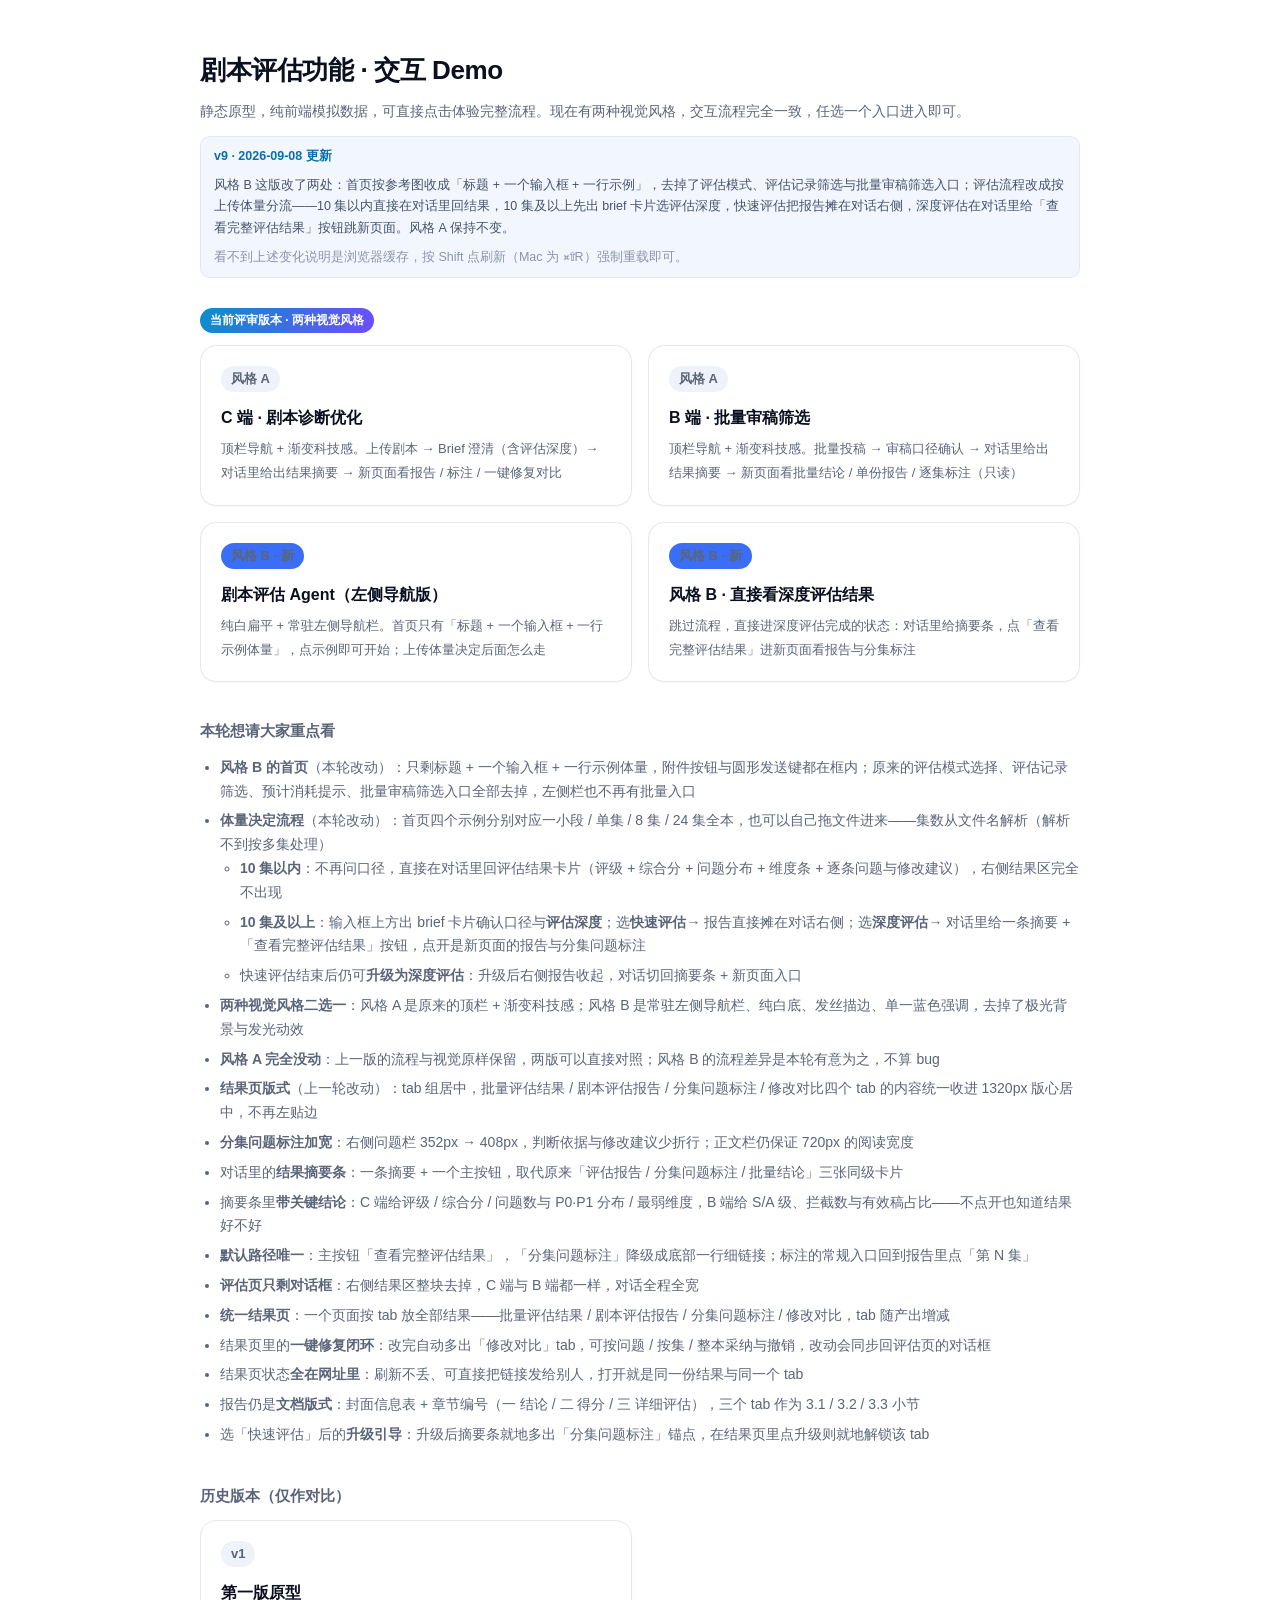
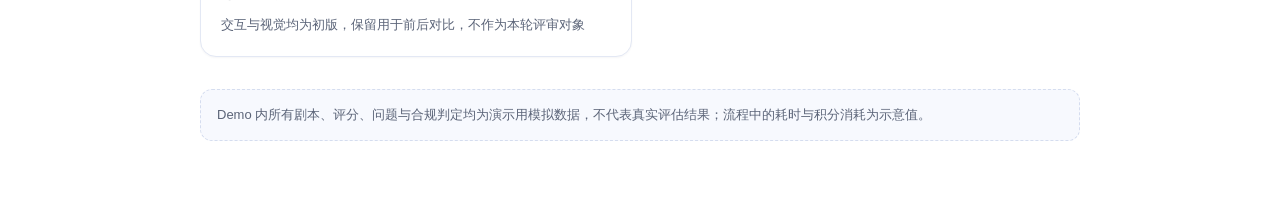
==== index.html @ 13c0816d "风格 B v9：首页收成参考图版式，评估流程按体量分流 - 首页只留标题 + 一个输入框 + 一行示例体量，去掉评估模式 / 评估记录 /   预计消耗与批量审稿筛选入口；新增 home.js 承接首" ====
<!DOCTYPE html>
<html lang="zh-CN" data-theme="light">
<head>
<meta charset="utf-8">
<meta name="viewport" content="width=device-width, initial-scale=1">
<meta name="robots" content="noindex, nofollow">
<title>剧本评估功能 · 交互 Demo（评审用）</title>
<style>
  * { box-sizing: border-box; }
  body { margin: 0; padding: 48px 24px 64px; background: #fff; color: #0b1020;
    font: 14px/1.7 -apple-system, "PingFang SC", "Microsoft YaHei", sans-serif; }
  .wrap { max-width: 880px; margin: 0 auto; }
  h1 { font-size: 26px; margin: 0 0 8px; letter-spacing: -.4px; }
  .sub { color: #5b6478; margin: 0 0 32px; }
  .grid { display: grid; grid-template-columns: 1fr 1fr; gap: 16px; }
  .card { display: block; padding: 20px; border: 1px solid #e3e8f4; border-radius: 16px;
    text-decoration: none; color: inherit; background: #fff;
    box-shadow: 0 1px 2px rgba(16, 28, 60, .04); transition: .18s; }
  .card:hover { border-color: #0a8fc9; box-shadow: 0 8px 24px rgba(10, 143, 201, .12);
    transform: translateY(-2px); }
  .card b { display: block; font-size: 16px; margin-bottom: 6px; }
  .card span { color: #5b6478; font-size: 13px; }
  .tag { display: inline-block; margin-bottom: 12px; padding: 2px 10px; border-radius: 999px;
    font-size: 12px; font-weight: 600; color: #fff;
    background: linear-gradient(115deg, #0a8fc9, #6d4dff); }
  .tag.plain { background: #eef2fb; color: #5b6478; }
  .tag.b { background: #3b6ef6; }
  h2 { font-size: 15px; margin: 36px 0 12px; color: #5b6478; font-weight: 600; }
  ul { margin: 0; padding-left: 20px; color: #5b6478; }
  li { margin-bottom: 6px; }
  .note { margin-top: 32px; padding: 14px 16px; border-radius: 12px;
    background: #f7f9fe; border: 1px dashed #d5ddef; color: #5b6478; font-size: 13px; }
  .ver { display: flex; flex-wrap: wrap; align-items: baseline; gap: 8px;
    margin: -20px 0 30px; padding: 9px 13px; border-radius: 10px;
    background: #f2f7ff; border: 1px solid #dce7fb; color: #47526a; font-size: 12.5px; }
  .ver b { font-size: 12.5px; color: #0a6fa8; }
  .ver i { font-style: normal; color: #8b94a8; }
  @media (max-width: 720px) { .grid { grid-template-columns: 1fr; } }
</style>
</head>
<body>
<div class="wrap">
  <h1>剧本评估功能 · 交互 Demo</h1>
  <p class="sub">静态原型，纯前端模拟数据，可直接点击体验完整流程。现在有两种视觉风格，交互流程完全一致，任选一个入口进入即可。</p>

  <p class="ver"><b>v9 · 2026-09-08 更新</b>
    <span>风格 B 这版改了两处：首页按参考图收成「标题 + 一个输入框 + 一行示例」，去掉了评估模式、评估记录筛选与批量审稿筛选入口；评估流程改成按上传体量分流——10 集以内直接在对话里回结果，10 集及以上先出 brief 卡片选评估深度，快速评估把报告摊在对话右侧，深度评估在对话里给「查看完整评估结果」按钮跳新页面。风格 A 保持不变。</span>
    <i>看不到上述变化说明是浏览器缓存，按 Shift 点刷新（Mac 为 ⌘⇧R）强制重载即可。</i></p>

  <span class="tag">当前评审版本 · 两种视觉风格</span>
  <div class="grid">
    <a class="card" href="neo/index.html">
      <span class="tag plain">风格 A</span>
      <b>C 端 · 剧本诊断优化</b>
      <span>顶栏导航 + 渐变科技感。上传剧本 → Brief 澄清（含评估深度）→ 对话里给出结果摘要 → 新页面看报告 / 标注 / 一键修复对比</span>
    </a>
    <a class="card" href="neo/batch.html">
      <span class="tag plain">风格 A</span>
      <b>B 端 · 批量审稿筛选</b>
      <span>顶栏导航 + 渐变科技感。批量投稿 → 审稿口径确认 → 对话里给出结果摘要 → 新页面看批量结论 / 单份报告 / 逐集标注（只读）</span>
    </a>
    <a class="card" href="flat/index.html">
      <span class="tag b">风格 B · 新</span>
      <b>剧本评估 Agent（左侧导航版）</b>
      <span>纯白扁平 + 常驻左侧导航栏。首页只有「标题 + 一个输入框 + 一行示例体量」，点示例即可开始；上传体量决定后面怎么走</span>
    </a>
    <a class="card" href="flat/diagnose.html?stage=result">
      <span class="tag b">风格 B · 新</span>
      <b>风格 B · 直接看深度评估结果</b>
      <span>跳过流程，直接进深度评估完成的状态：对话里给摘要条，点「查看完整评估结果」进新页面看报告与分集标注</span>
    </a>
  </div>

  <h2>本轮想请大家重点看</h2>
  <ul>
    <li><b>风格 B 的首页</b>（本轮改动）：只剩标题 + 一个输入框 + 一行示例体量，附件按钮与圆形发送键都在框内；原来的评估模式选择、评估记录筛选、预计消耗提示、批量审稿筛选入口全部去掉，左侧栏也不再有批量入口</li>
    <li><b>体量决定流程</b>（本轮改动）：首页四个示例分别对应一小段 / 单集 / 8 集 / 24 集全本，也可以自己拖文件进来——集数从文件名解析（解析不到按多集处理）
      <ul>
        <li><b>10 集以内</b>：不再问口径，直接在对话里回评估结果卡片（评级 + 综合分 + 问题分布 + 维度条 + 逐条问题与修改建议），右侧结果区完全不出现</li>
        <li><b>10 集及以上</b>：输入框上方出 brief 卡片确认口径与<b>评估深度</b>；选<b>快速评估</b>→ 报告直接摊在对话右侧；选<b>深度评估</b>→ 对话里给一条摘要 + 「查看完整评估结果」按钮，点开是新页面的报告与分集问题标注</li>
        <li>快速评估结束后仍可<b>升级为深度评估</b>：升级后右侧报告收起，对话切回摘要条 + 新页面入口</li>
      </ul>
    </li>
    <li><b>两种视觉风格二选一</b>：风格 A 是原来的顶栏 + 渐变科技感；风格 B 是常驻左侧导航栏、纯白底、发丝描边、单一蓝色强调，去掉了极光背景与发光动效</li>
    <li><b>风格 A 完全没动</b>：上一版的流程与视觉原样保留，两版可以直接对照；风格 B 的流程差异是本轮有意为之，不算 bug</li>
    <li><b>结果页版式</b>（上一轮改动）：tab 组居中，批量评估结果 / 剧本评估报告 / 分集问题标注 / 修改对比四个 tab 的内容统一收进 1320px 版心居中，不再左贴边</li>
    <li><b>分集问题标注加宽</b>：右侧问题栏 352px → 408px，判断依据与修改建议少折行；正文栏仍保证 720px 的阅读宽度</li>
    <li>对话里的<b>结果摘要条</b>：一条摘要 + 一个主按钮，取代原来「评估报告 / 分集问题标注 / 批量结论」三张同级卡片</li>
    <li>摘要条里<b>带关键结论</b>：C 端给评级 / 综合分 / 问题数与 P0·P1 分布 / 最弱维度，B 端给 S/A 级、拦截数与有效稿占比——不点开也知道结果好不好</li>
    <li><b>默认路径唯一</b>：主按钮「查看完整评估结果」，「分集问题标注」降级成底部一行细链接；标注的常规入口回到报告里点「第 N 集」</li>
    <li><b>评估页只剩对话框</b>：右侧结果区整块去掉，C 端与 B 端都一样，对话全程全宽</li>
    <li><b>统一结果页</b>：一个页面按 tab 放全部结果——批量评估结果 / 剧本评估报告 / 分集问题标注 / 修改对比，tab 随产出增减</li>
    <li>结果页里的<b>一键修复闭环</b>：改完自动多出「修改对比」tab，可按问题 / 按集 / 整本采纳与撤销，改动会同步回评估页的对话框</li>
    <li>结果页状态<b>全在网址里</b>：刷新不丢、可直接把链接发给别人，打开就是同一份结果与同一个 tab</li>
    <li>报告仍是<b>文档版式</b>：封面信息表 + 章节编号（一 结论 / 二 得分 / 三 详细评估），三个 tab 作为 3.1 / 3.2 / 3.3 小节</li>
    <li>选「快速评估」后的<b>升级引导</b>：升级后摘要条就地多出「分集问题标注」锚点，在结果页里点升级则就地解锁该 tab</li>
  </ul>

  <h2>历史版本（仅作对比）</h2>
  <div class="grid">
    <a class="card" href="v1.html">
      <span class="tag plain">v1</span>
      <b>第一版原型</b>
      <span>交互与视觉均为初版，保留用于前后对比，不作为本轮评审对象</span>
    </a>
  </div>

  <div class="note">
    Demo 内所有剧本、评分、问题与合规判定均为演示用模拟数据，不代表真实评估结果；流程中的耗时与积分消耗为示意值。
  </div>
</div>
</body>
</html>
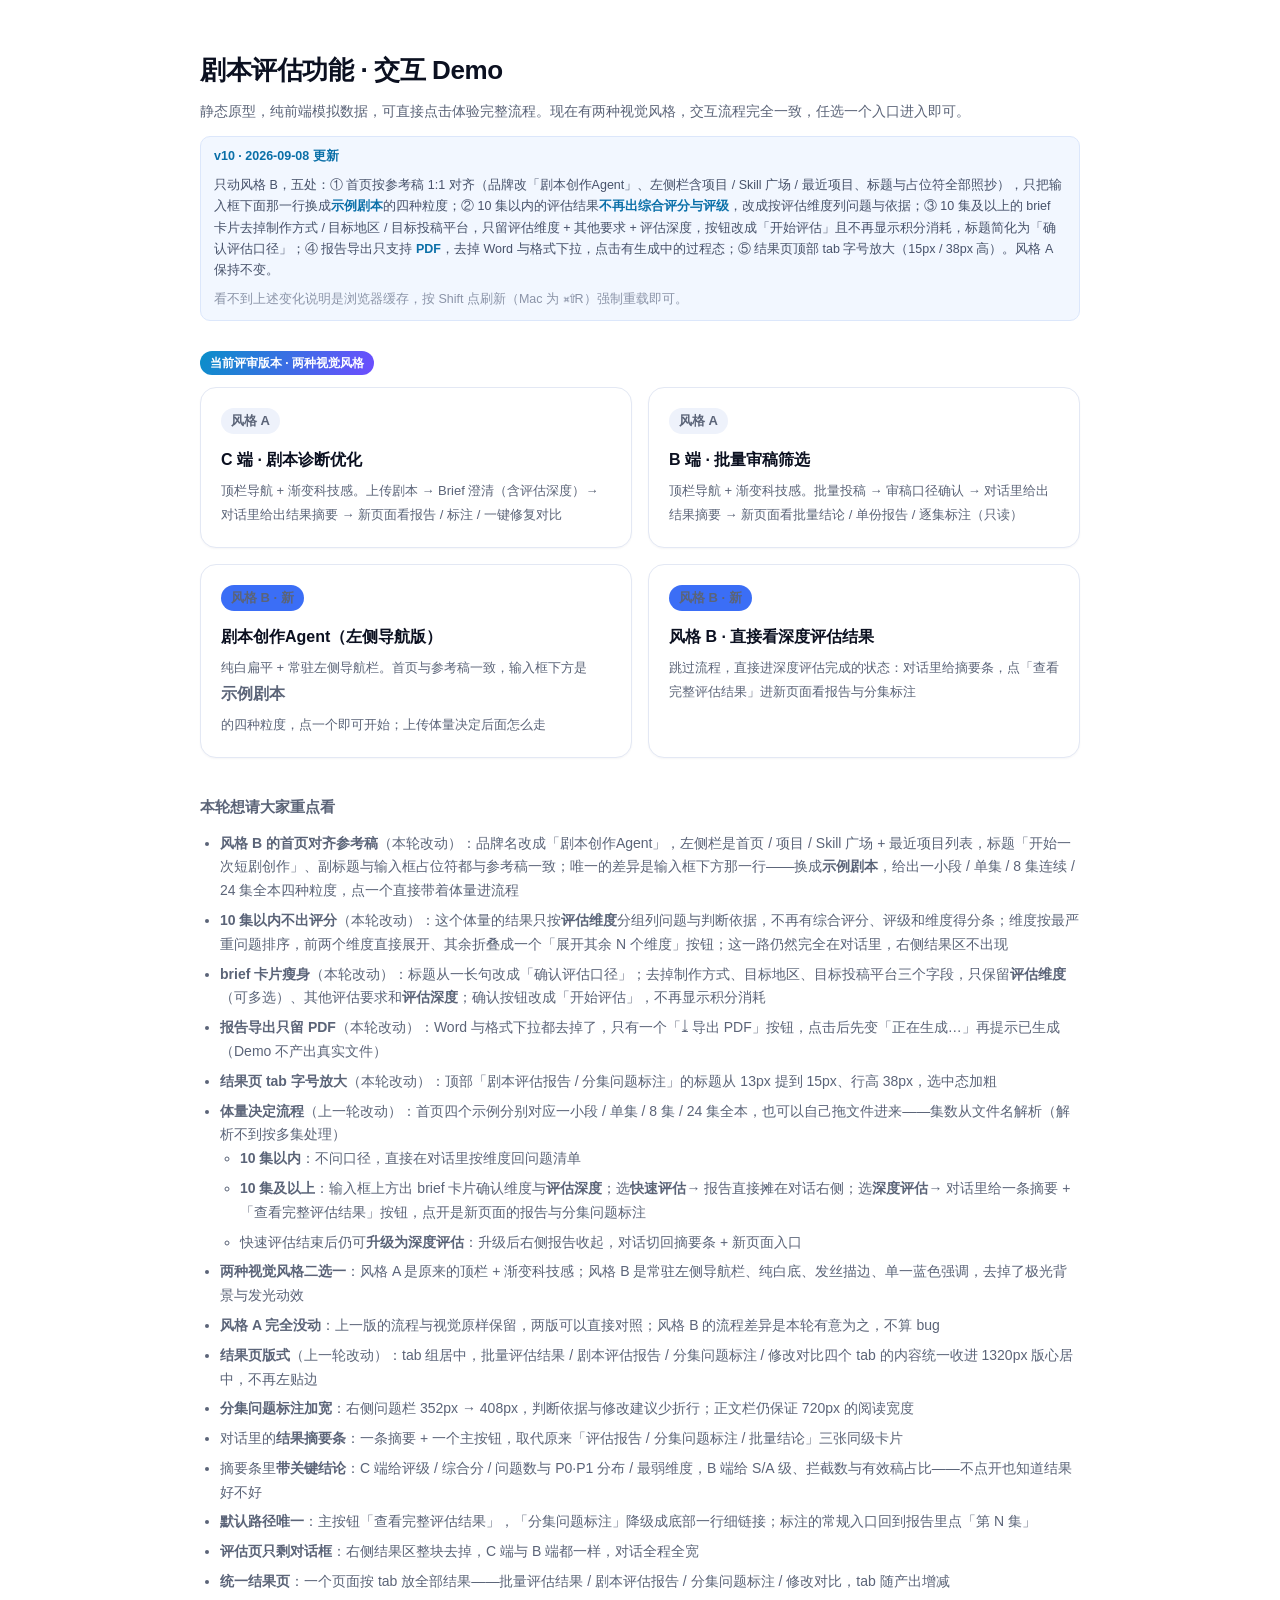
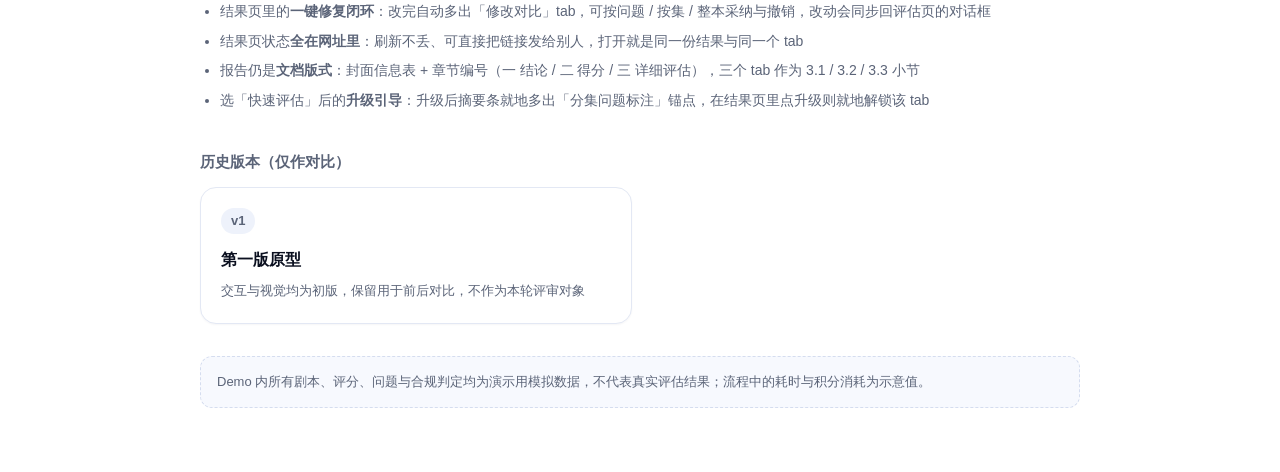
==== commit a82bc618: "风格 B v10：首页对齐参考稿、小体量不出评分、brief 瘦身、导出只留 PDF、结果页 tab 放大 - flat/index.html 按参考稿 1:1 复刻（剧本创作Agent 品牌 / 项" ====
--- a/index.html
+++ b/index.html
@@ -43,8 +43,8 @@
   <h1>剧本评估功能 · 交互 Demo</h1>
   <p class="sub">静态原型，纯前端模拟数据，可直接点击体验完整流程。现在有两种视觉风格，交互流程完全一致，任选一个入口进入即可。</p>
 
-  <p class="ver"><b>v9 · 2026-09-08 更新</b>
-    <span>风格 B 这版改了两处：首页按参考图收成「标题 + 一个输入框 + 一行示例」，去掉了评估模式、评估记录筛选与批量审稿筛选入口；评估流程改成按上传体量分流——10 集以内直接在对话里回结果，10 集及以上先出 brief 卡片选评估深度，快速评估把报告摊在对话右侧，深度评估在对话里给「查看完整评估结果」按钮跳新页面。风格 A 保持不变。</span>
+  <p class="ver"><b>v10 · 2026-09-08 更新</b>
+    <span>只动风格 B，五处：① 首页按参考稿 1:1 对齐（品牌改「剧本创作Agent」、左侧栏含项目 / Skill 广场 / 最近项目、标题与占位符全部照抄），只把输入框下面那一行换成<b>示例剧本</b>的四种粒度；② 10 集以内的评估结果<b>不再出综合评分与评级</b>，改成按评估维度列问题与依据；③ 10 集及以上的 brief 卡片去掉制作方式 / 目标地区 / 目标投稿平台，只留评估维度 + 其他要求 + 评估深度，按钮改成「开始评估」且不再显示积分消耗，标题简化为「确认评估口径」；④ 报告导出只支持 <b>PDF</b>，去掉 Word 与格式下拉，点击有生成中的过程态；⑤ 结果页顶部 tab 字号放大（15px / 38px 高）。风格 A 保持不变。</span>
     <i>看不到上述变化说明是浏览器缓存，按 Shift 点刷新（Mac 为 ⌘⇧R）强制重载即可。</i></p>
 
   <span class="tag">当前评审版本 · 两种视觉风格</span>
@@ -61,8 +61,8 @@
     </a>
     <a class="card" href="flat/index.html">
       <span class="tag b">风格 B · 新</span>
-      <b>剧本评估 Agent（左侧导航版）</b>
-      <span>纯白扁平 + 常驻左侧导航栏。首页只有「标题 + 一个输入框 + 一行示例体量」，点示例即可开始；上传体量决定后面怎么走</span>
+      <b>剧本创作Agent（左侧导航版）</b>
+      <span>纯白扁平 + 常驻左侧导航栏。首页与参考稿一致，输入框下方是<b>示例剧本</b>的四种粒度，点一个即可开始；上传体量决定后面怎么走</span>
     </a>
     <a class="card" href="flat/diagnose.html?stage=result">
       <span class="tag b">风格 B · 新</span>
@@ -73,11 +73,15 @@
 
   <h2>本轮想请大家重点看</h2>
   <ul>
-    <li><b>风格 B 的首页</b>（本轮改动）：只剩标题 + 一个输入框 + 一行示例体量，附件按钮与圆形发送键都在框内；原来的评估模式选择、评估记录筛选、预计消耗提示、批量审稿筛选入口全部去掉，左侧栏也不再有批量入口</li>
-    <li><b>体量决定流程</b>（本轮改动）：首页四个示例分别对应一小段 / 单集 / 8 集 / 24 集全本，也可以自己拖文件进来——集数从文件名解析（解析不到按多集处理）
+    <li><b>风格 B 的首页对齐参考稿</b>（本轮改动）：品牌名改成「剧本创作Agent」，左侧栏是首页 / 项目 / Skill 广场 + 最近项目列表，标题「开始一次短剧创作」、副标题与输入框占位符都与参考稿一致；唯一的差异是输入框下方那一行——换成<b>示例剧本</b>，给出一小段 / 单集 / 8 集连续 / 24 集全本四种粒度，点一个直接带着体量进流程</li>
+    <li><b>10 集以内不出评分</b>（本轮改动）：这个体量的结果只按<b>评估维度</b>分组列问题与判断依据，不再有综合评分、评级和维度得分条；维度按最严重问题排序，前两个维度直接展开、其余折叠成一个「展开其余 N 个维度」按钮；这一路仍然完全在对话里，右侧结果区不出现</li>
+    <li><b>brief 卡片瘦身</b>（本轮改动）：标题从一长句改成「确认评估口径」；去掉制作方式、目标地区、目标投稿平台三个字段，只保留<b>评估维度</b>（可多选）、其他评估要求和<b>评估深度</b>；确认按钮改成「开始评估」，不再显示积分消耗</li>
+    <li><b>报告导出只留 PDF</b>（本轮改动）：Word 与格式下拉都去掉了，只有一个「⤓ 导出 PDF」按钮，点击后先变「正在生成…」再提示已生成（Demo 不产出真实文件）</li>
+    <li><b>结果页 tab 字号放大</b>（本轮改动）：顶部「剧本评估报告 / 分集问题标注」的标题从 13px 提到 15px、行高 38px，选中态加粗</li>
+    <li><b>体量决定流程</b>（上一轮改动）：首页四个示例分别对应一小段 / 单集 / 8 集 / 24 集全本，也可以自己拖文件进来——集数从文件名解析（解析不到按多集处理）
       <ul>
-        <li><b>10 集以内</b>：不再问口径，直接在对话里回评估结果卡片（评级 + 综合分 + 问题分布 + 维度条 + 逐条问题与修改建议），右侧结果区完全不出现</li>
-        <li><b>10 集及以上</b>：输入框上方出 brief 卡片确认口径与<b>评估深度</b>；选<b>快速评估</b>→ 报告直接摊在对话右侧；选<b>深度评估</b>→ 对话里给一条摘要 + 「查看完整评估结果」按钮，点开是新页面的报告与分集问题标注</li>
+        <li><b>10 集以内</b>：不问口径，直接在对话里按维度回问题清单</li>
+        <li><b>10 集及以上</b>：输入框上方出 brief 卡片确认维度与<b>评估深度</b>；选<b>快速评估</b>→ 报告直接摊在对话右侧；选<b>深度评估</b>→ 对话里给一条摘要 + 「查看完整评估结果」按钮，点开是新页面的报告与分集问题标注</li>
         <li>快速评估结束后仍可<b>升级为深度评估</b>：升级后右侧报告收起，对话切回摘要条 + 新页面入口</li>
       </ul>
     </li>
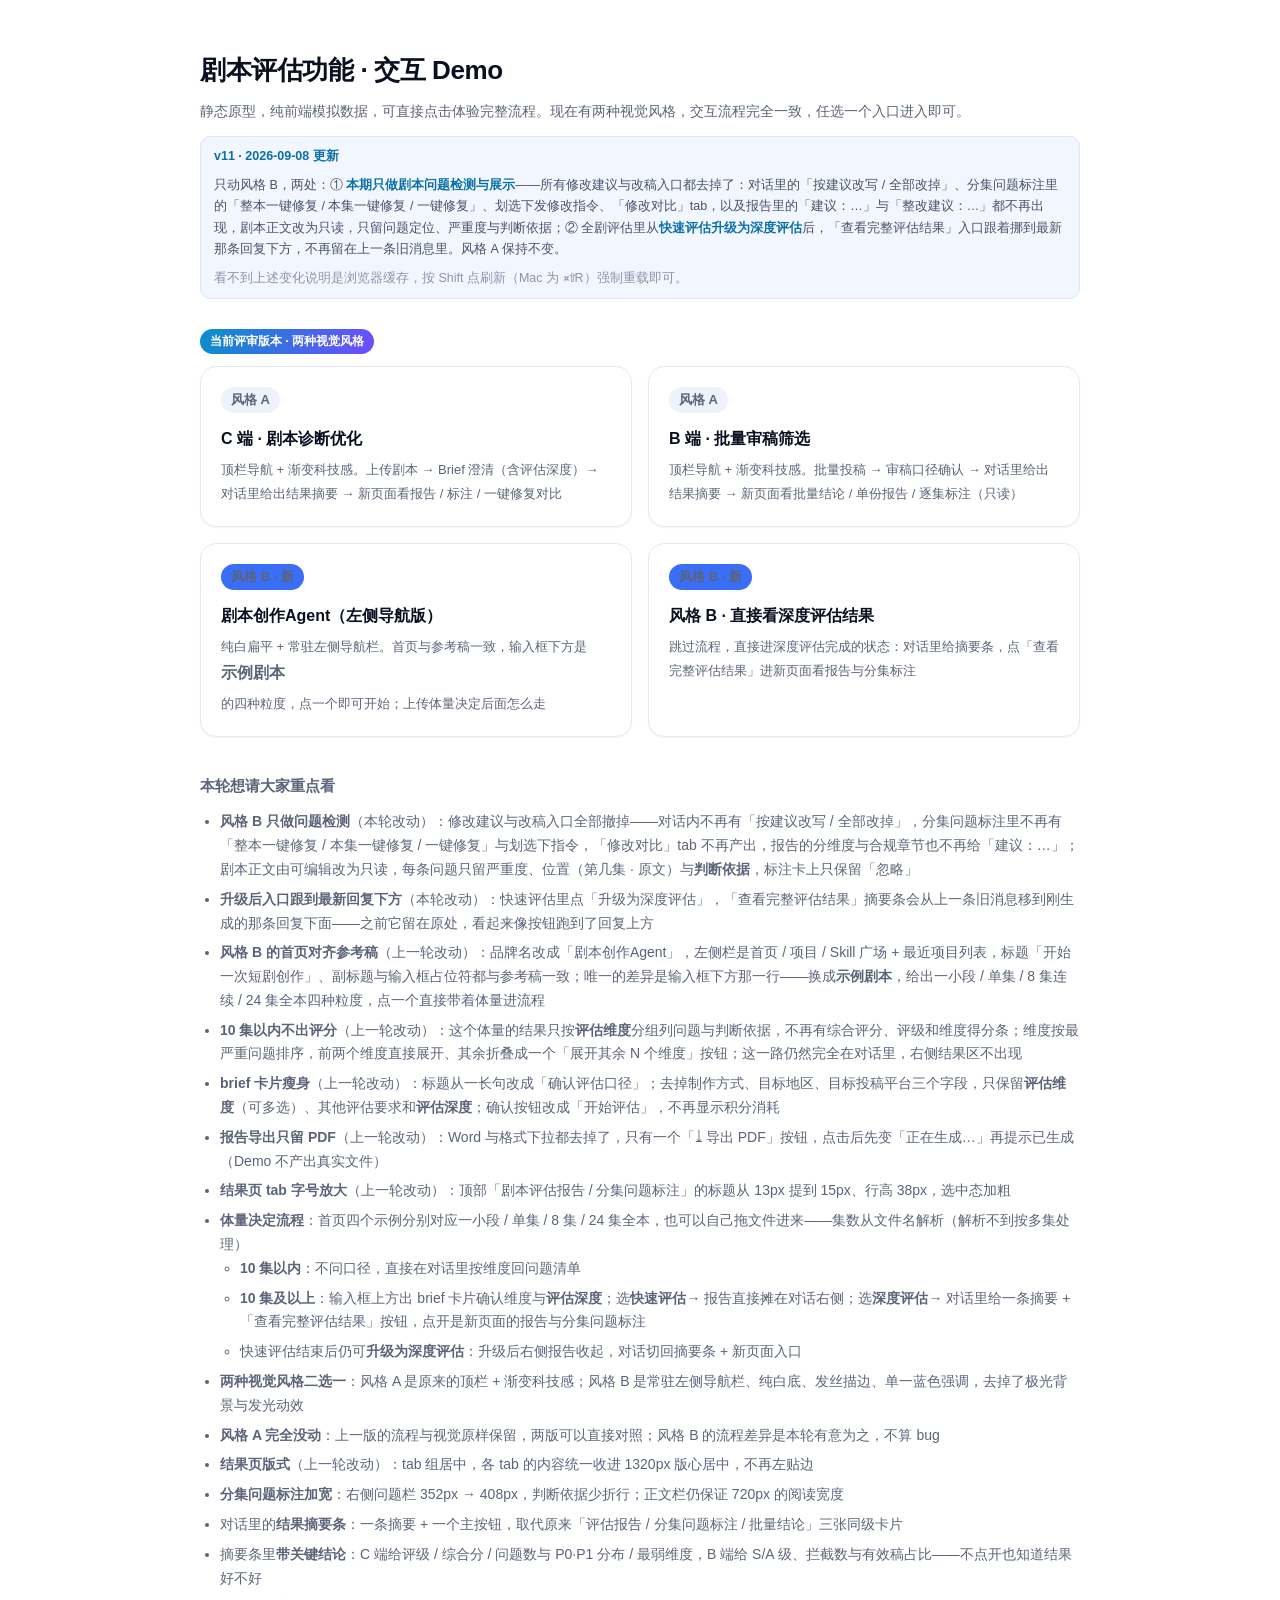
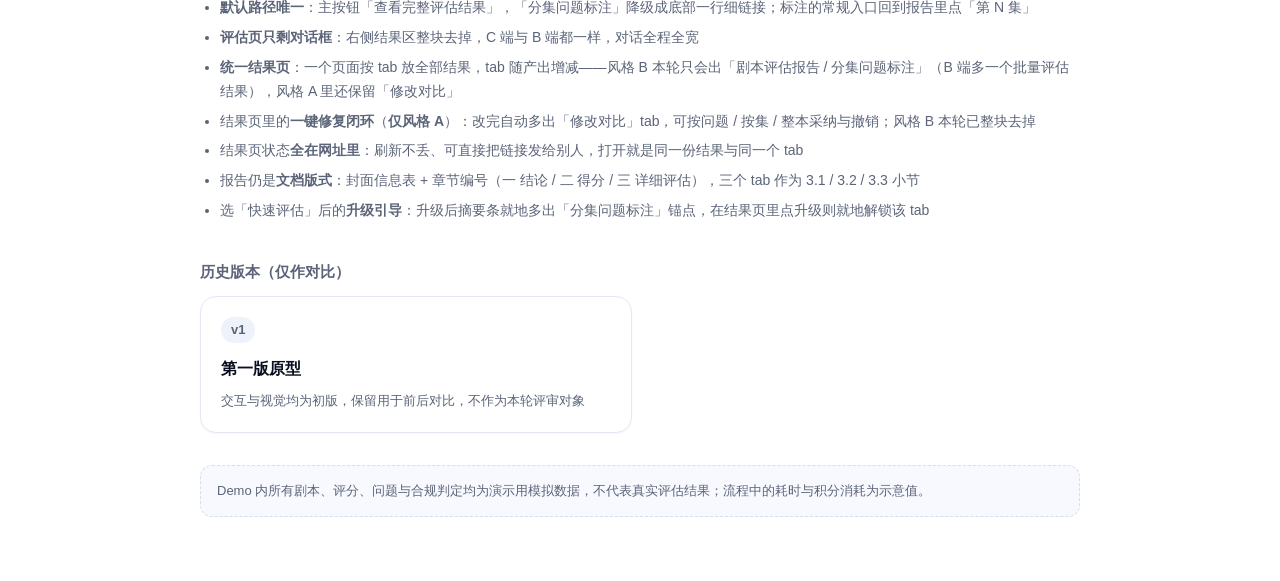
==== commit 0f877bed: "风格 B v11：本期只做问题检测（撤掉所有修改建议与改稿入口）、升级为深度评估后入口跟到最新回复下方 Co-Authored-By: Claude <noreply@anthropic.com>" ====
--- a/index.html
+++ b/index.html
@@ -43,8 +43,8 @@
   <h1>剧本评估功能 · 交互 Demo</h1>
   <p class="sub">静态原型，纯前端模拟数据，可直接点击体验完整流程。现在有两种视觉风格，交互流程完全一致，任选一个入口进入即可。</p>
 
-  <p class="ver"><b>v10 · 2026-09-08 更新</b>
-    <span>只动风格 B，五处：① 首页按参考稿 1:1 对齐（品牌改「剧本创作Agent」、左侧栏含项目 / Skill 广场 / 最近项目、标题与占位符全部照抄），只把输入框下面那一行换成<b>示例剧本</b>的四种粒度；② 10 集以内的评估结果<b>不再出综合评分与评级</b>，改成按评估维度列问题与依据；③ 10 集及以上的 brief 卡片去掉制作方式 / 目标地区 / 目标投稿平台，只留评估维度 + 其他要求 + 评估深度，按钮改成「开始评估」且不再显示积分消耗，标题简化为「确认评估口径」；④ 报告导出只支持 <b>PDF</b>，去掉 Word 与格式下拉，点击有生成中的过程态；⑤ 结果页顶部 tab 字号放大（15px / 38px 高）。风格 A 保持不变。</span>
+  <p class="ver"><b>v11 · 2026-09-08 更新</b>
+    <span>只动风格 B，两处：① <b>本期只做剧本问题检测与展示</b>——所有修改建议与改稿入口都去掉了：对话里的「按建议改写 / 全部改掉」、分集问题标注里的「整本一键修复 / 本集一键修复 / 一键修复」、划选下发修改指令、「修改对比」tab，以及报告里的「建议：…」与「整改建议：…」都不再出现，剧本正文改为只读，只留问题定位、严重度与判断依据；② 全剧评估里从<b>快速评估升级为深度评估</b>后，「查看完整评估结果」入口跟着挪到最新那条回复下方，不再留在上一条旧消息里。风格 A 保持不变。</span>
     <i>看不到上述变化说明是浏览器缓存，按 Shift 点刷新（Mac 为 ⌘⇧R）强制重载即可。</i></p>
 
   <span class="tag">当前评审版本 · 两种视觉风格</span>
@@ -73,12 +73,14 @@
 
   <h2>本轮想请大家重点看</h2>
   <ul>
-    <li><b>风格 B 的首页对齐参考稿</b>（本轮改动）：品牌名改成「剧本创作Agent」，左侧栏是首页 / 项目 / Skill 广场 + 最近项目列表，标题「开始一次短剧创作」、副标题与输入框占位符都与参考稿一致；唯一的差异是输入框下方那一行——换成<b>示例剧本</b>，给出一小段 / 单集 / 8 集连续 / 24 集全本四种粒度，点一个直接带着体量进流程</li>
-    <li><b>10 集以内不出评分</b>（本轮改动）：这个体量的结果只按<b>评估维度</b>分组列问题与判断依据，不再有综合评分、评级和维度得分条；维度按最严重问题排序，前两个维度直接展开、其余折叠成一个「展开其余 N 个维度」按钮；这一路仍然完全在对话里，右侧结果区不出现</li>
-    <li><b>brief 卡片瘦身</b>（本轮改动）：标题从一长句改成「确认评估口径」；去掉制作方式、目标地区、目标投稿平台三个字段，只保留<b>评估维度</b>（可多选）、其他评估要求和<b>评估深度</b>；确认按钮改成「开始评估」，不再显示积分消耗</li>
-    <li><b>报告导出只留 PDF</b>（本轮改动）：Word 与格式下拉都去掉了，只有一个「⤓ 导出 PDF」按钮，点击后先变「正在生成…」再提示已生成（Demo 不产出真实文件）</li>
-    <li><b>结果页 tab 字号放大</b>（本轮改动）：顶部「剧本评估报告 / 分集问题标注」的标题从 13px 提到 15px、行高 38px，选中态加粗</li>
-    <li><b>体量决定流程</b>（上一轮改动）：首页四个示例分别对应一小段 / 单集 / 8 集 / 24 集全本，也可以自己拖文件进来——集数从文件名解析（解析不到按多集处理）
+    <li><b>风格 B 只做问题检测</b>（本轮改动）：修改建议与改稿入口全部撤掉——对话内不再有「按建议改写 / 全部改掉」，分集问题标注里不再有「整本一键修复 / 本集一键修复 / 一键修复」与划选下指令，「修改对比」tab 不再产出，报告的分维度与合规章节也不再给「建议：…」；剧本正文由可编辑改为只读，每条问题只留严重度、位置（第几集 · 原文）与<b>判断依据</b>，标注卡上只保留「忽略」</li>
+    <li><b>升级后入口跟到最新回复下方</b>（本轮改动）：快速评估里点「升级为深度评估」，「查看完整评估结果」摘要条会从上一条旧消息移到刚生成的那条回复下面——之前它留在原处，看起来像按钮跑到了回复上方</li>
+    <li><b>风格 B 的首页对齐参考稿</b>（上一轮改动）：品牌名改成「剧本创作Agent」，左侧栏是首页 / 项目 / Skill 广场 + 最近项目列表，标题「开始一次短剧创作」、副标题与输入框占位符都与参考稿一致；唯一的差异是输入框下方那一行——换成<b>示例剧本</b>，给出一小段 / 单集 / 8 集连续 / 24 集全本四种粒度，点一个直接带着体量进流程</li>
+    <li><b>10 集以内不出评分</b>（上一轮改动）：这个体量的结果只按<b>评估维度</b>分组列问题与判断依据，不再有综合评分、评级和维度得分条；维度按最严重问题排序，前两个维度直接展开、其余折叠成一个「展开其余 N 个维度」按钮；这一路仍然完全在对话里，右侧结果区不出现</li>
+    <li><b>brief 卡片瘦身</b>（上一轮改动）：标题从一长句改成「确认评估口径」；去掉制作方式、目标地区、目标投稿平台三个字段，只保留<b>评估维度</b>（可多选）、其他评估要求和<b>评估深度</b>；确认按钮改成「开始评估」，不再显示积分消耗</li>
+    <li><b>报告导出只留 PDF</b>（上一轮改动）：Word 与格式下拉都去掉了，只有一个「⤓ 导出 PDF」按钮，点击后先变「正在生成…」再提示已生成（Demo 不产出真实文件）</li>
+    <li><b>结果页 tab 字号放大</b>（上一轮改动）：顶部「剧本评估报告 / 分集问题标注」的标题从 13px 提到 15px、行高 38px，选中态加粗</li>
+    <li><b>体量决定流程</b>：首页四个示例分别对应一小段 / 单集 / 8 集 / 24 集全本，也可以自己拖文件进来——集数从文件名解析（解析不到按多集处理）
       <ul>
         <li><b>10 集以内</b>：不问口径，直接在对话里按维度回问题清单</li>
         <li><b>10 集及以上</b>：输入框上方出 brief 卡片确认维度与<b>评估深度</b>；选<b>快速评估</b>→ 报告直接摊在对话右侧；选<b>深度评估</b>→ 对话里给一条摘要 + 「查看完整评估结果」按钮，点开是新页面的报告与分集问题标注</li>
@@ -87,14 +89,14 @@
     </li>
     <li><b>两种视觉风格二选一</b>：风格 A 是原来的顶栏 + 渐变科技感；风格 B 是常驻左侧导航栏、纯白底、发丝描边、单一蓝色强调，去掉了极光背景与发光动效</li>
     <li><b>风格 A 完全没动</b>：上一版的流程与视觉原样保留，两版可以直接对照；风格 B 的流程差异是本轮有意为之，不算 bug</li>
-    <li><b>结果页版式</b>（上一轮改动）：tab 组居中，批量评估结果 / 剧本评估报告 / 分集问题标注 / 修改对比四个 tab 的内容统一收进 1320px 版心居中，不再左贴边</li>
-    <li><b>分集问题标注加宽</b>：右侧问题栏 352px → 408px，判断依据与修改建议少折行；正文栏仍保证 720px 的阅读宽度</li>
+    <li><b>结果页版式</b>（上一轮改动）：tab 组居中，各 tab 的内容统一收进 1320px 版心居中，不再左贴边</li>
+    <li><b>分集问题标注加宽</b>：右侧问题栏 352px → 408px，判断依据少折行；正文栏仍保证 720px 的阅读宽度</li>
     <li>对话里的<b>结果摘要条</b>：一条摘要 + 一个主按钮，取代原来「评估报告 / 分集问题标注 / 批量结论」三张同级卡片</li>
     <li>摘要条里<b>带关键结论</b>：C 端给评级 / 综合分 / 问题数与 P0·P1 分布 / 最弱维度，B 端给 S/A 级、拦截数与有效稿占比——不点开也知道结果好不好</li>
     <li><b>默认路径唯一</b>：主按钮「查看完整评估结果」，「分集问题标注」降级成底部一行细链接；标注的常规入口回到报告里点「第 N 集」</li>
     <li><b>评估页只剩对话框</b>：右侧结果区整块去掉，C 端与 B 端都一样，对话全程全宽</li>
-    <li><b>统一结果页</b>：一个页面按 tab 放全部结果——批量评估结果 / 剧本评估报告 / 分集问题标注 / 修改对比，tab 随产出增减</li>
-    <li>结果页里的<b>一键修复闭环</b>：改完自动多出「修改对比」tab，可按问题 / 按集 / 整本采纳与撤销，改动会同步回评估页的对话框</li>
+    <li><b>统一结果页</b>：一个页面按 tab 放全部结果，tab 随产出增减——风格 B 本轮只会出「剧本评估报告 / 分集问题标注」（B 端多一个批量评估结果），风格 A 里还保留「修改对比」</li>
+    <li>结果页里的<b>一键修复闭环</b>（<b>仅风格 A</b>）：改完自动多出「修改对比」tab，可按问题 / 按集 / 整本采纳与撤销；风格 B 本轮已整块去掉</li>
     <li>结果页状态<b>全在网址里</b>：刷新不丢、可直接把链接发给别人，打开就是同一份结果与同一个 tab</li>
     <li>报告仍是<b>文档版式</b>：封面信息表 + 章节编号（一 结论 / 二 得分 / 三 详细评估），三个 tab 作为 3.1 / 3.2 / 3.3 小节</li>
     <li>选「快速评估」后的<b>升级引导</b>：升级后摘要条就地多出「分集问题标注」锚点，在结果页里点升级则就地解锁该 tab</li>
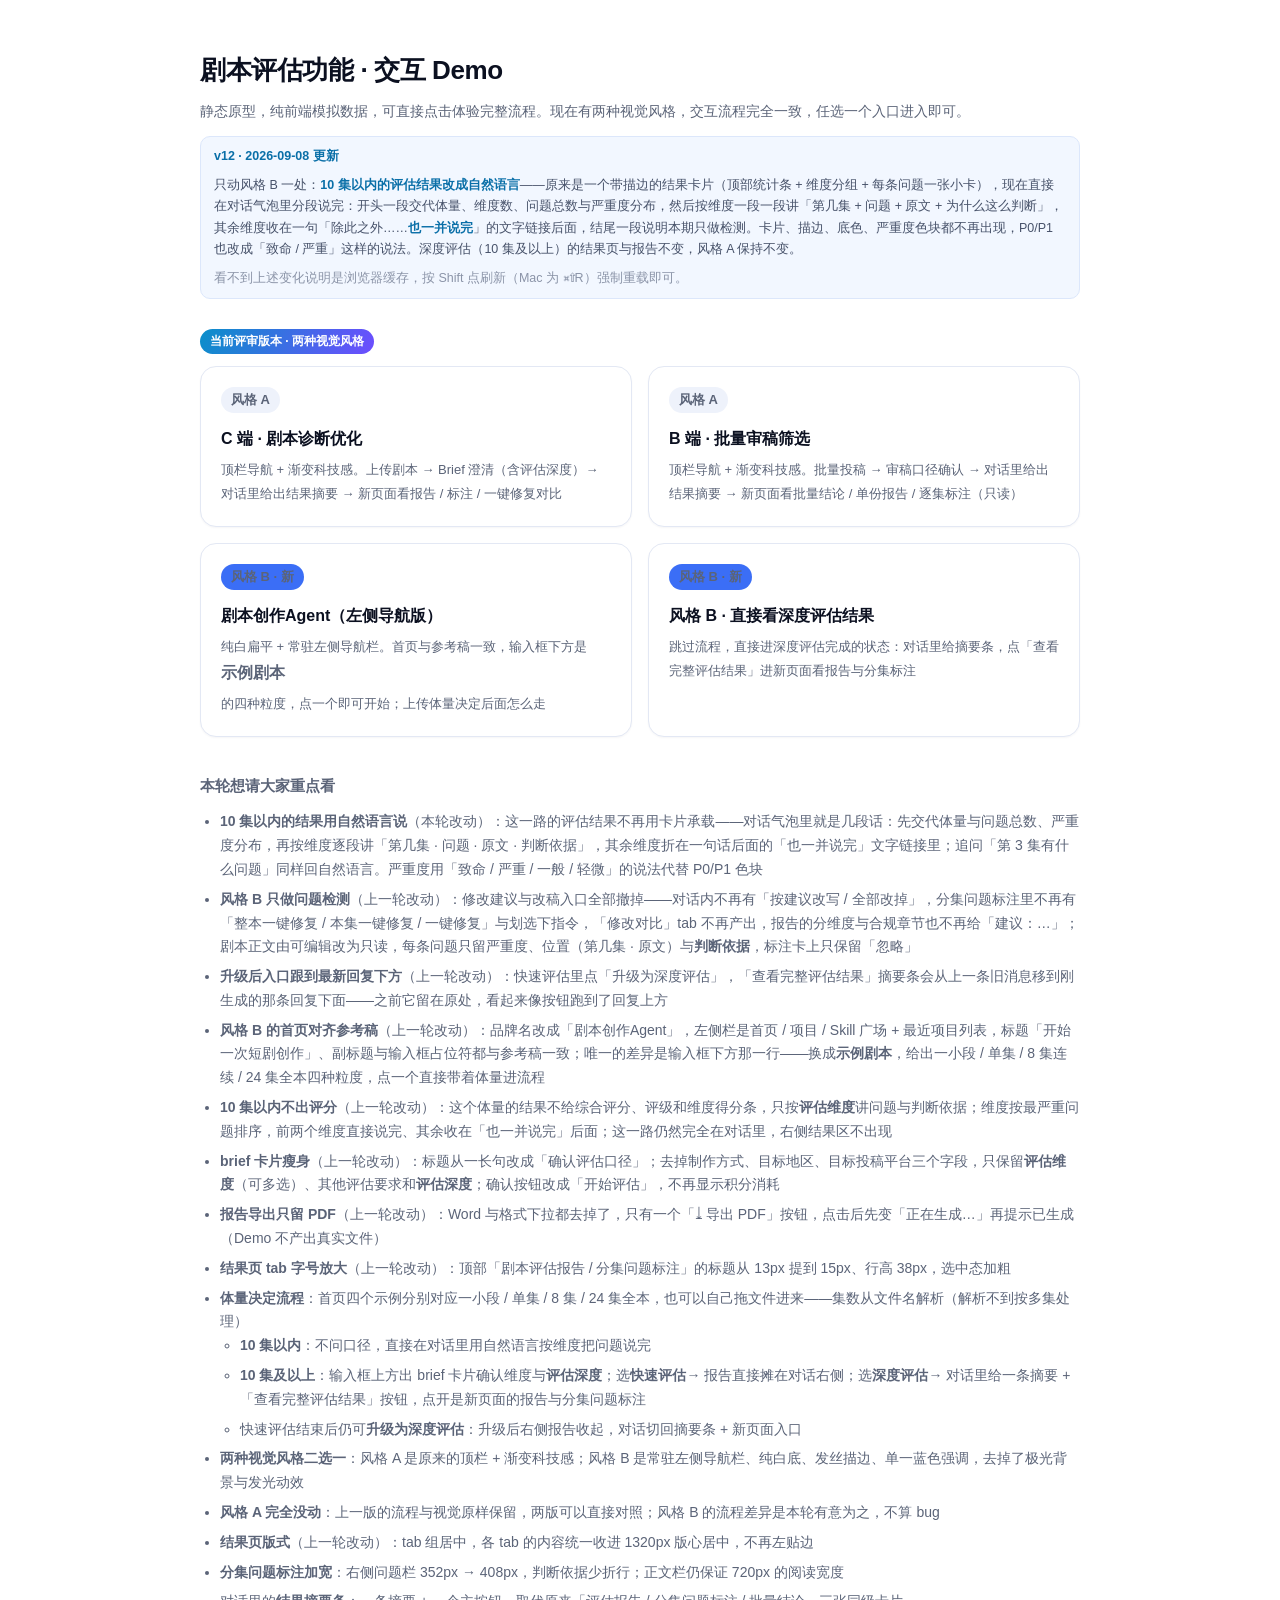
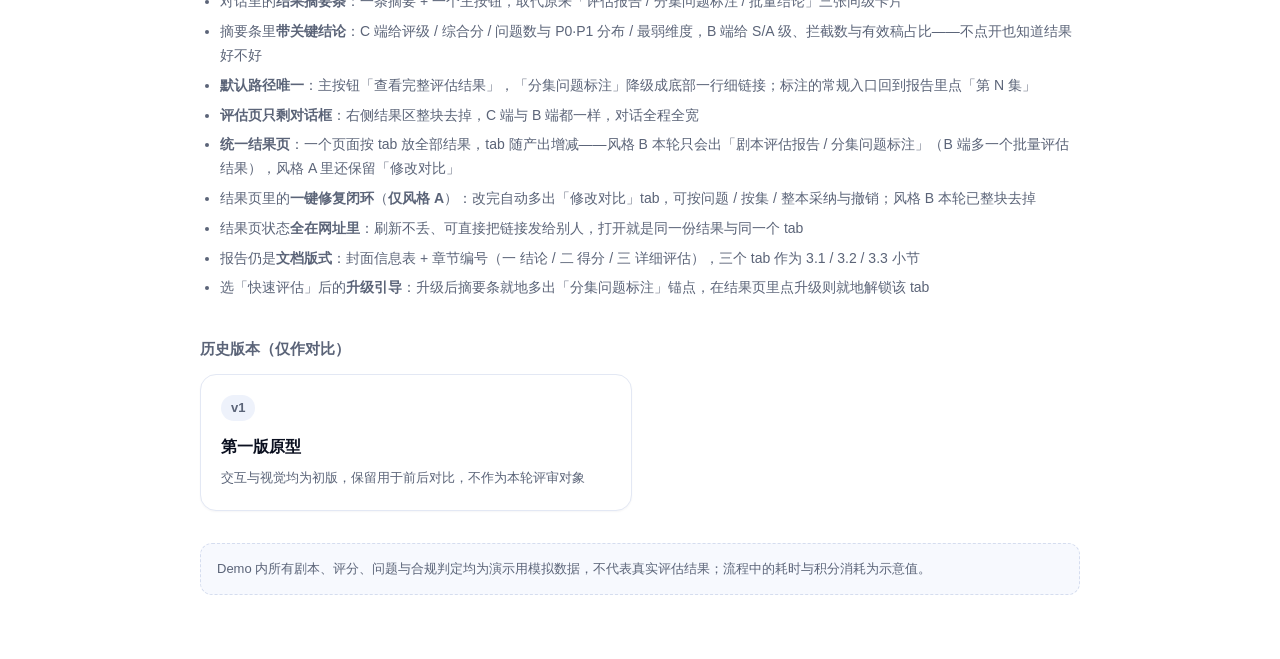
==== commit 2b12389d: "风格 B v12：10 集以内的评估结果改为对话内自然语言展示，不再用卡片 Co-Authored-By: Claude <noreply@anthropic.com>" ====
--- a/index.html
+++ b/index.html
@@ -43,8 +43,8 @@
   <h1>剧本评估功能 · 交互 Demo</h1>
   <p class="sub">静态原型，纯前端模拟数据，可直接点击体验完整流程。现在有两种视觉风格，交互流程完全一致，任选一个入口进入即可。</p>
 
-  <p class="ver"><b>v11 · 2026-09-08 更新</b>
-    <span>只动风格 B，两处：① <b>本期只做剧本问题检测与展示</b>——所有修改建议与改稿入口都去掉了：对话里的「按建议改写 / 全部改掉」、分集问题标注里的「整本一键修复 / 本集一键修复 / 一键修复」、划选下发修改指令、「修改对比」tab，以及报告里的「建议：…」与「整改建议：…」都不再出现，剧本正文改为只读，只留问题定位、严重度与判断依据；② 全剧评估里从<b>快速评估升级为深度评估</b>后，「查看完整评估结果」入口跟着挪到最新那条回复下方，不再留在上一条旧消息里。风格 A 保持不变。</span>
+  <p class="ver"><b>v12 · 2026-09-08 更新</b>
+    <span>只动风格 B 一处：<b>10 集以内的评估结果改成自然语言</b>——原来是一个带描边的结果卡片（顶部统计条 + 维度分组 + 每条问题一张小卡），现在直接在对话气泡里分段说完：开头一段交代体量、维度数、问题总数与严重度分布，然后按维度一段一段讲「第几集 + 问题 + 原文 + 为什么这么判断」，其余维度收在一句「除此之外……<b>也一并说完</b>」的文字链接后面，结尾一段说明本期只做检测。卡片、描边、底色、严重度色块都不再出现，P0/P1 也改成「致命 / 严重」这样的说法。深度评估（10 集及以上）的结果页与报告不变，风格 A 保持不变。</span>
     <i>看不到上述变化说明是浏览器缓存，按 Shift 点刷新（Mac 为 ⌘⇧R）强制重载即可。</i></p>
 
   <span class="tag">当前评审版本 · 两种视觉风格</span>
@@ -73,16 +73,17 @@
 
   <h2>本轮想请大家重点看</h2>
   <ul>
-    <li><b>风格 B 只做问题检测</b>（本轮改动）：修改建议与改稿入口全部撤掉——对话内不再有「按建议改写 / 全部改掉」，分集问题标注里不再有「整本一键修复 / 本集一键修复 / 一键修复」与划选下指令，「修改对比」tab 不再产出，报告的分维度与合规章节也不再给「建议：…」；剧本正文由可编辑改为只读，每条问题只留严重度、位置（第几集 · 原文）与<b>判断依据</b>，标注卡上只保留「忽略」</li>
-    <li><b>升级后入口跟到最新回复下方</b>（本轮改动）：快速评估里点「升级为深度评估」，「查看完整评估结果」摘要条会从上一条旧消息移到刚生成的那条回复下面——之前它留在原处，看起来像按钮跑到了回复上方</li>
+    <li><b>10 集以内的结果用自然语言说</b>（本轮改动）：这一路的评估结果不再用卡片承载——对话气泡里就是几段话：先交代体量与问题总数、严重度分布，再按维度逐段讲「第几集 · 问题 · 原文 · 判断依据」，其余维度折在一句话后面的「也一并说完」文字链接里；追问「第 3 集有什么问题」同样回自然语言。严重度用「致命 / 严重 / 一般 / 轻微」的说法代替 P0/P1 色块</li>
+    <li><b>风格 B 只做问题检测</b>（上一轮改动）：修改建议与改稿入口全部撤掉——对话内不再有「按建议改写 / 全部改掉」，分集问题标注里不再有「整本一键修复 / 本集一键修复 / 一键修复」与划选下指令，「修改对比」tab 不再产出，报告的分维度与合规章节也不再给「建议：…」；剧本正文由可编辑改为只读，每条问题只留严重度、位置（第几集 · 原文）与<b>判断依据</b>，标注卡上只保留「忽略」</li>
+    <li><b>升级后入口跟到最新回复下方</b>（上一轮改动）：快速评估里点「升级为深度评估」，「查看完整评估结果」摘要条会从上一条旧消息移到刚生成的那条回复下面——之前它留在原处，看起来像按钮跑到了回复上方</li>
     <li><b>风格 B 的首页对齐参考稿</b>（上一轮改动）：品牌名改成「剧本创作Agent」，左侧栏是首页 / 项目 / Skill 广场 + 最近项目列表，标题「开始一次短剧创作」、副标题与输入框占位符都与参考稿一致；唯一的差异是输入框下方那一行——换成<b>示例剧本</b>，给出一小段 / 单集 / 8 集连续 / 24 集全本四种粒度，点一个直接带着体量进流程</li>
-    <li><b>10 集以内不出评分</b>（上一轮改动）：这个体量的结果只按<b>评估维度</b>分组列问题与判断依据，不再有综合评分、评级和维度得分条；维度按最严重问题排序，前两个维度直接展开、其余折叠成一个「展开其余 N 个维度」按钮；这一路仍然完全在对话里，右侧结果区不出现</li>
+    <li><b>10 集以内不出评分</b>（上一轮改动）：这个体量的结果不给综合评分、评级和维度得分条，只按<b>评估维度</b>讲问题与判断依据；维度按最严重问题排序，前两个维度直接说完、其余收在「也一并说完」后面；这一路仍然完全在对话里，右侧结果区不出现</li>
     <li><b>brief 卡片瘦身</b>（上一轮改动）：标题从一长句改成「确认评估口径」；去掉制作方式、目标地区、目标投稿平台三个字段，只保留<b>评估维度</b>（可多选）、其他评估要求和<b>评估深度</b>；确认按钮改成「开始评估」，不再显示积分消耗</li>
     <li><b>报告导出只留 PDF</b>（上一轮改动）：Word 与格式下拉都去掉了，只有一个「⤓ 导出 PDF」按钮，点击后先变「正在生成…」再提示已生成（Demo 不产出真实文件）</li>
     <li><b>结果页 tab 字号放大</b>（上一轮改动）：顶部「剧本评估报告 / 分集问题标注」的标题从 13px 提到 15px、行高 38px，选中态加粗</li>
     <li><b>体量决定流程</b>：首页四个示例分别对应一小段 / 单集 / 8 集 / 24 集全本，也可以自己拖文件进来——集数从文件名解析（解析不到按多集处理）
       <ul>
-        <li><b>10 集以内</b>：不问口径，直接在对话里按维度回问题清单</li>
+        <li><b>10 集以内</b>：不问口径，直接在对话里用自然语言按维度把问题说完</li>
         <li><b>10 集及以上</b>：输入框上方出 brief 卡片确认维度与<b>评估深度</b>；选<b>快速评估</b>→ 报告直接摊在对话右侧；选<b>深度评估</b>→ 对话里给一条摘要 + 「查看完整评估结果」按钮，点开是新页面的报告与分集问题标注</li>
         <li>快速评估结束后仍可<b>升级为深度评估</b>：升级后右侧报告收起，对话切回摘要条 + 新页面入口</li>
       </ul>
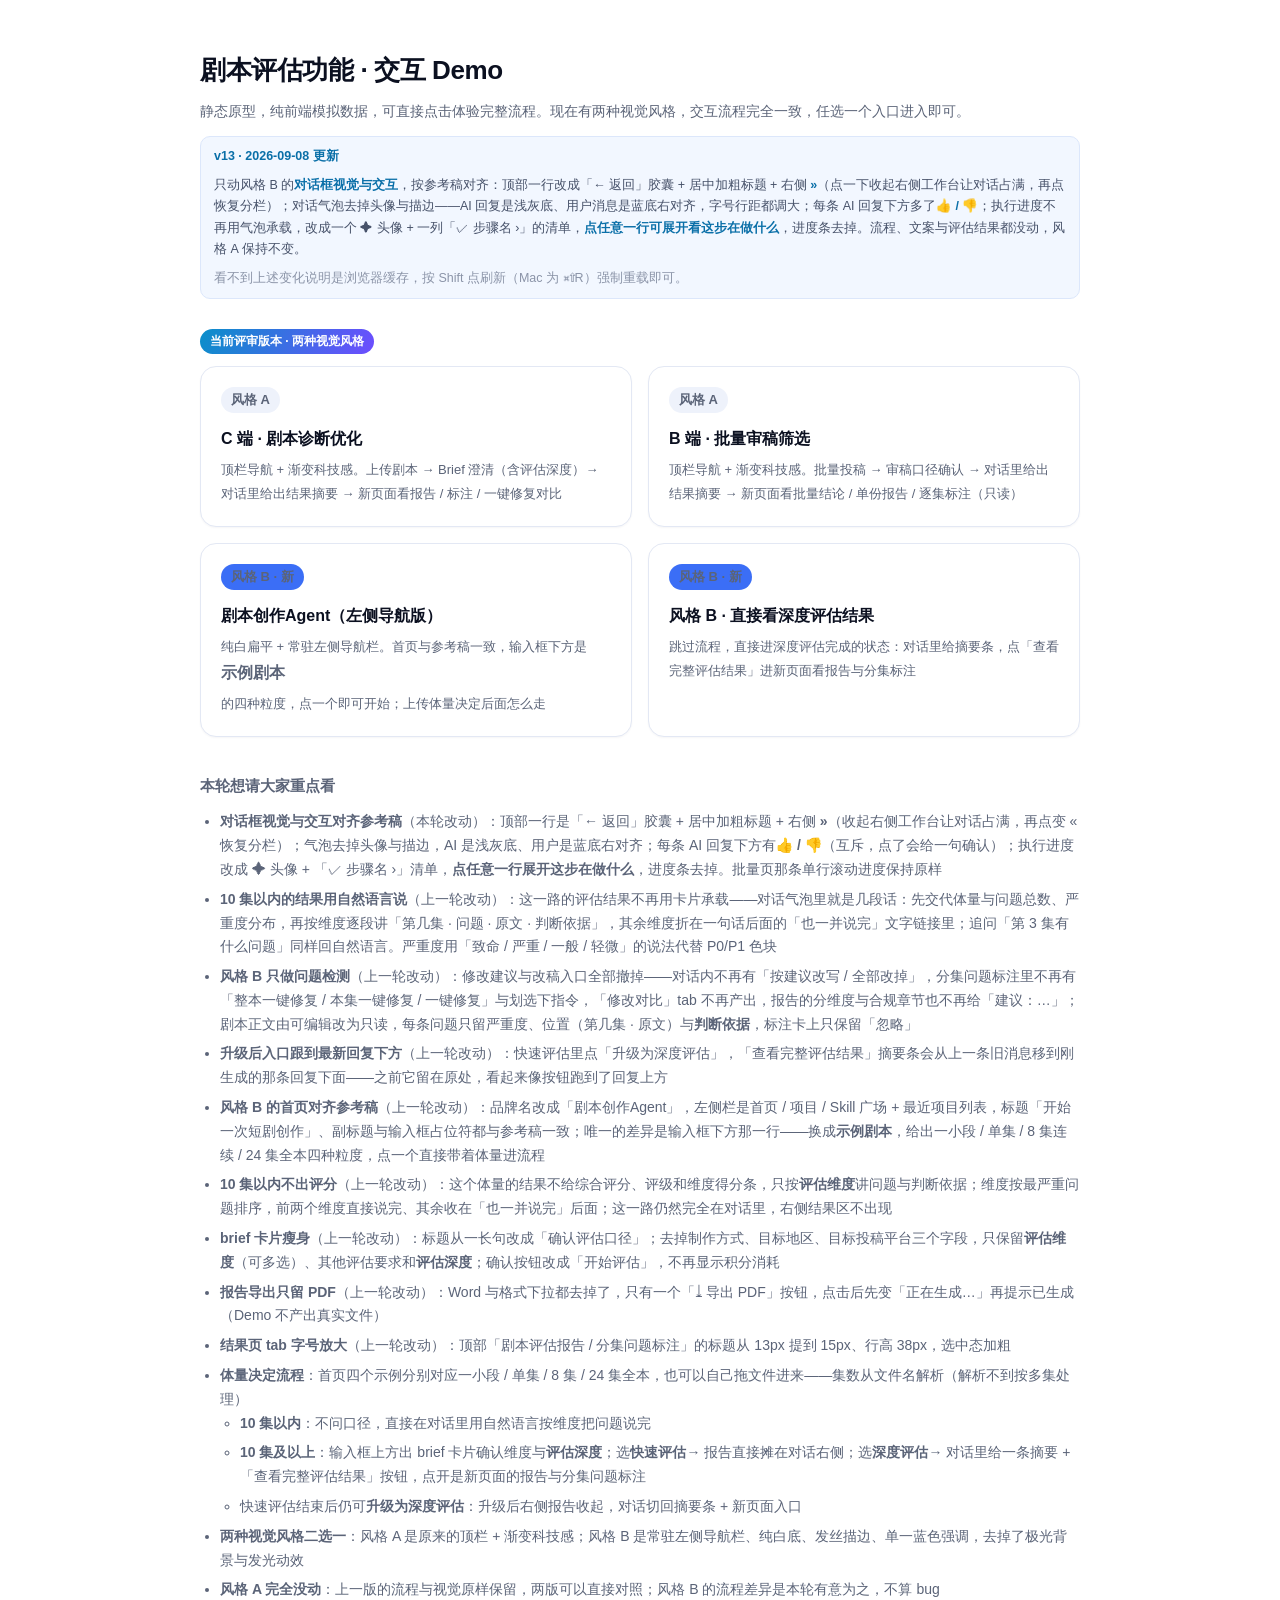
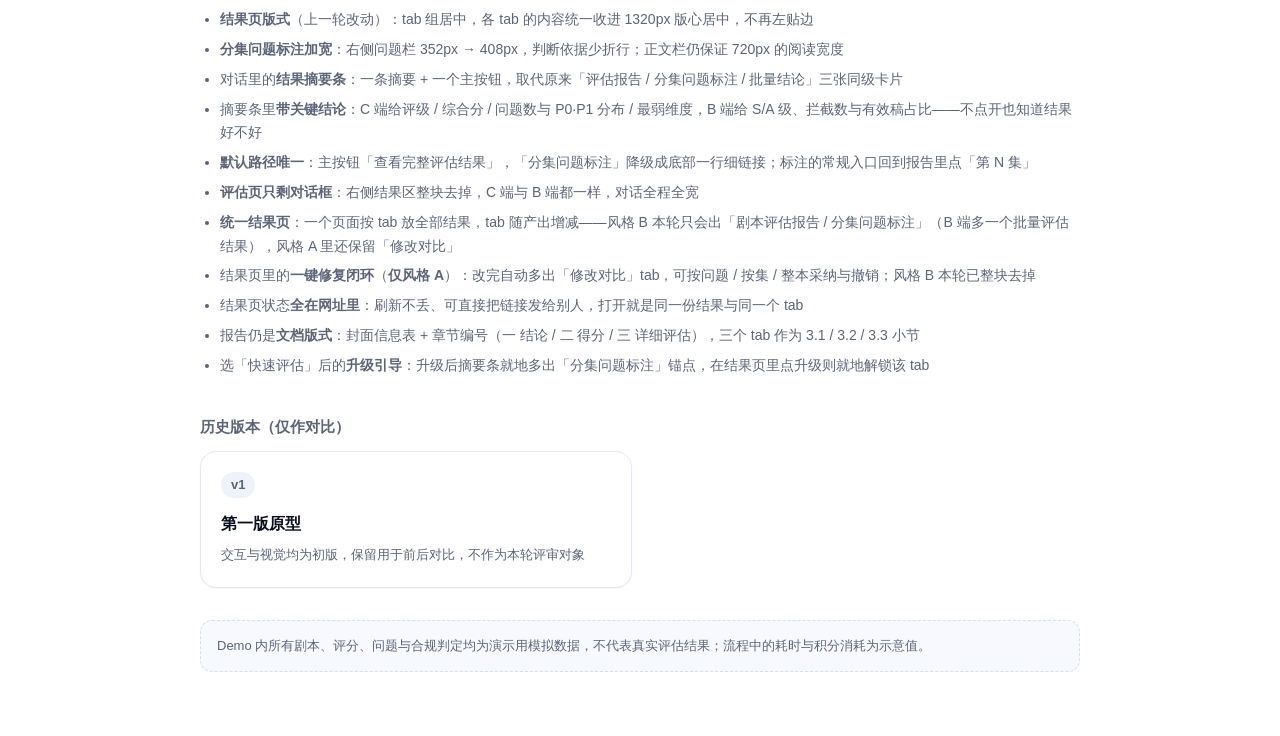
==== commit 7cd3c85c: "v13: 风格 B 对话框视觉与交互对齐参考稿 - 标题栏：返回胶囊 + 居中加粗标题 + 右侧 » 收起/恢复工作台 - 气泡：去头像与描边，AI 浅灰底、用户蓝底右对齐，字号行距调大 - AI 回" ====
--- a/index.html
+++ b/index.html
@@ -43,8 +43,8 @@
   <h1>剧本评估功能 · 交互 Demo</h1>
   <p class="sub">静态原型，纯前端模拟数据，可直接点击体验完整流程。现在有两种视觉风格，交互流程完全一致，任选一个入口进入即可。</p>
 
-  <p class="ver"><b>v12 · 2026-09-08 更新</b>
-    <span>只动风格 B 一处：<b>10 集以内的评估结果改成自然语言</b>——原来是一个带描边的结果卡片（顶部统计条 + 维度分组 + 每条问题一张小卡），现在直接在对话气泡里分段说完：开头一段交代体量、维度数、问题总数与严重度分布，然后按维度一段一段讲「第几集 + 问题 + 原文 + 为什么这么判断」，其余维度收在一句「除此之外……<b>也一并说完</b>」的文字链接后面，结尾一段说明本期只做检测。卡片、描边、底色、严重度色块都不再出现，P0/P1 也改成「致命 / 严重」这样的说法。深度评估（10 集及以上）的结果页与报告不变，风格 A 保持不变。</span>
+  <p class="ver"><b>v13 · 2026-09-08 更新</b>
+    <span>只动风格 B 的<b>对话框视觉与交互</b>，按参考稿对齐：顶部一行改成「← 返回」胶囊 + 居中加粗标题 + 右侧 <b>»</b>（点一下收起右侧工作台让对话占满，再点恢复分栏）；对话气泡去掉头像与描边——AI 回复是浅灰底、用户消息是蓝底右对齐，字号行距都调大；每条 AI 回复下方多了<b>👍 / 👎</b>；执行进度不再用气泡承载，改成一个 ✦ 头像 + 一列「✓ 步骤名 ›」的清单，<b>点任意一行可展开看这步在做什么</b>，进度条去掉。流程、文案与评估结果都没动，风格 A 保持不变。</span>
     <i>看不到上述变化说明是浏览器缓存，按 Shift 点刷新（Mac 为 ⌘⇧R）强制重载即可。</i></p>
 
   <span class="tag">当前评审版本 · 两种视觉风格</span>
@@ -73,7 +73,8 @@
 
   <h2>本轮想请大家重点看</h2>
   <ul>
-    <li><b>10 集以内的结果用自然语言说</b>（本轮改动）：这一路的评估结果不再用卡片承载——对话气泡里就是几段话：先交代体量与问题总数、严重度分布，再按维度逐段讲「第几集 · 问题 · 原文 · 判断依据」，其余维度折在一句话后面的「也一并说完」文字链接里；追问「第 3 集有什么问题」同样回自然语言。严重度用「致命 / 严重 / 一般 / 轻微」的说法代替 P0/P1 色块</li>
+    <li><b>对话框视觉与交互对齐参考稿</b>（本轮改动）：顶部一行是「← 返回」胶囊 + 居中加粗标题 + 右侧 <b>»</b>（收起右侧工作台让对话占满，再点变 « 恢复分栏）；气泡去掉头像与描边，AI 是浅灰底、用户是蓝底右对齐；每条 AI 回复下方有<b>👍 / 👎</b>（互斥，点了会给一句确认）；执行进度改成 ✦ 头像 + 「✓ 步骤名 ›」清单，<b>点任意一行展开这步在做什么</b>，进度条去掉。批量页那条单行滚动进度保持原样</li>
+    <li><b>10 集以内的结果用自然语言说</b>（上一轮改动）：这一路的评估结果不再用卡片承载——对话气泡里就是几段话：先交代体量与问题总数、严重度分布，再按维度逐段讲「第几集 · 问题 · 原文 · 判断依据」，其余维度折在一句话后面的「也一并说完」文字链接里；追问「第 3 集有什么问题」同样回自然语言。严重度用「致命 / 严重 / 一般 / 轻微」的说法代替 P0/P1 色块</li>
     <li><b>风格 B 只做问题检测</b>（上一轮改动）：修改建议与改稿入口全部撤掉——对话内不再有「按建议改写 / 全部改掉」，分集问题标注里不再有「整本一键修复 / 本集一键修复 / 一键修复」与划选下指令，「修改对比」tab 不再产出，报告的分维度与合规章节也不再给「建议：…」；剧本正文由可编辑改为只读，每条问题只留严重度、位置（第几集 · 原文）与<b>判断依据</b>，标注卡上只保留「忽略」</li>
     <li><b>升级后入口跟到最新回复下方</b>（上一轮改动）：快速评估里点「升级为深度评估」，「查看完整评估结果」摘要条会从上一条旧消息移到刚生成的那条回复下面——之前它留在原处，看起来像按钮跑到了回复上方</li>
     <li><b>风格 B 的首页对齐参考稿</b>（上一轮改动）：品牌名改成「剧本创作Agent」，左侧栏是首页 / 项目 / Skill 广场 + 最近项目列表，标题「开始一次短剧创作」、副标题与输入框占位符都与参考稿一致；唯一的差异是输入框下方那一行——换成<b>示例剧本</b>，给出一小段 / 单集 / 8 集连续 / 24 集全本四种粒度，点一个直接带着体量进流程</li>
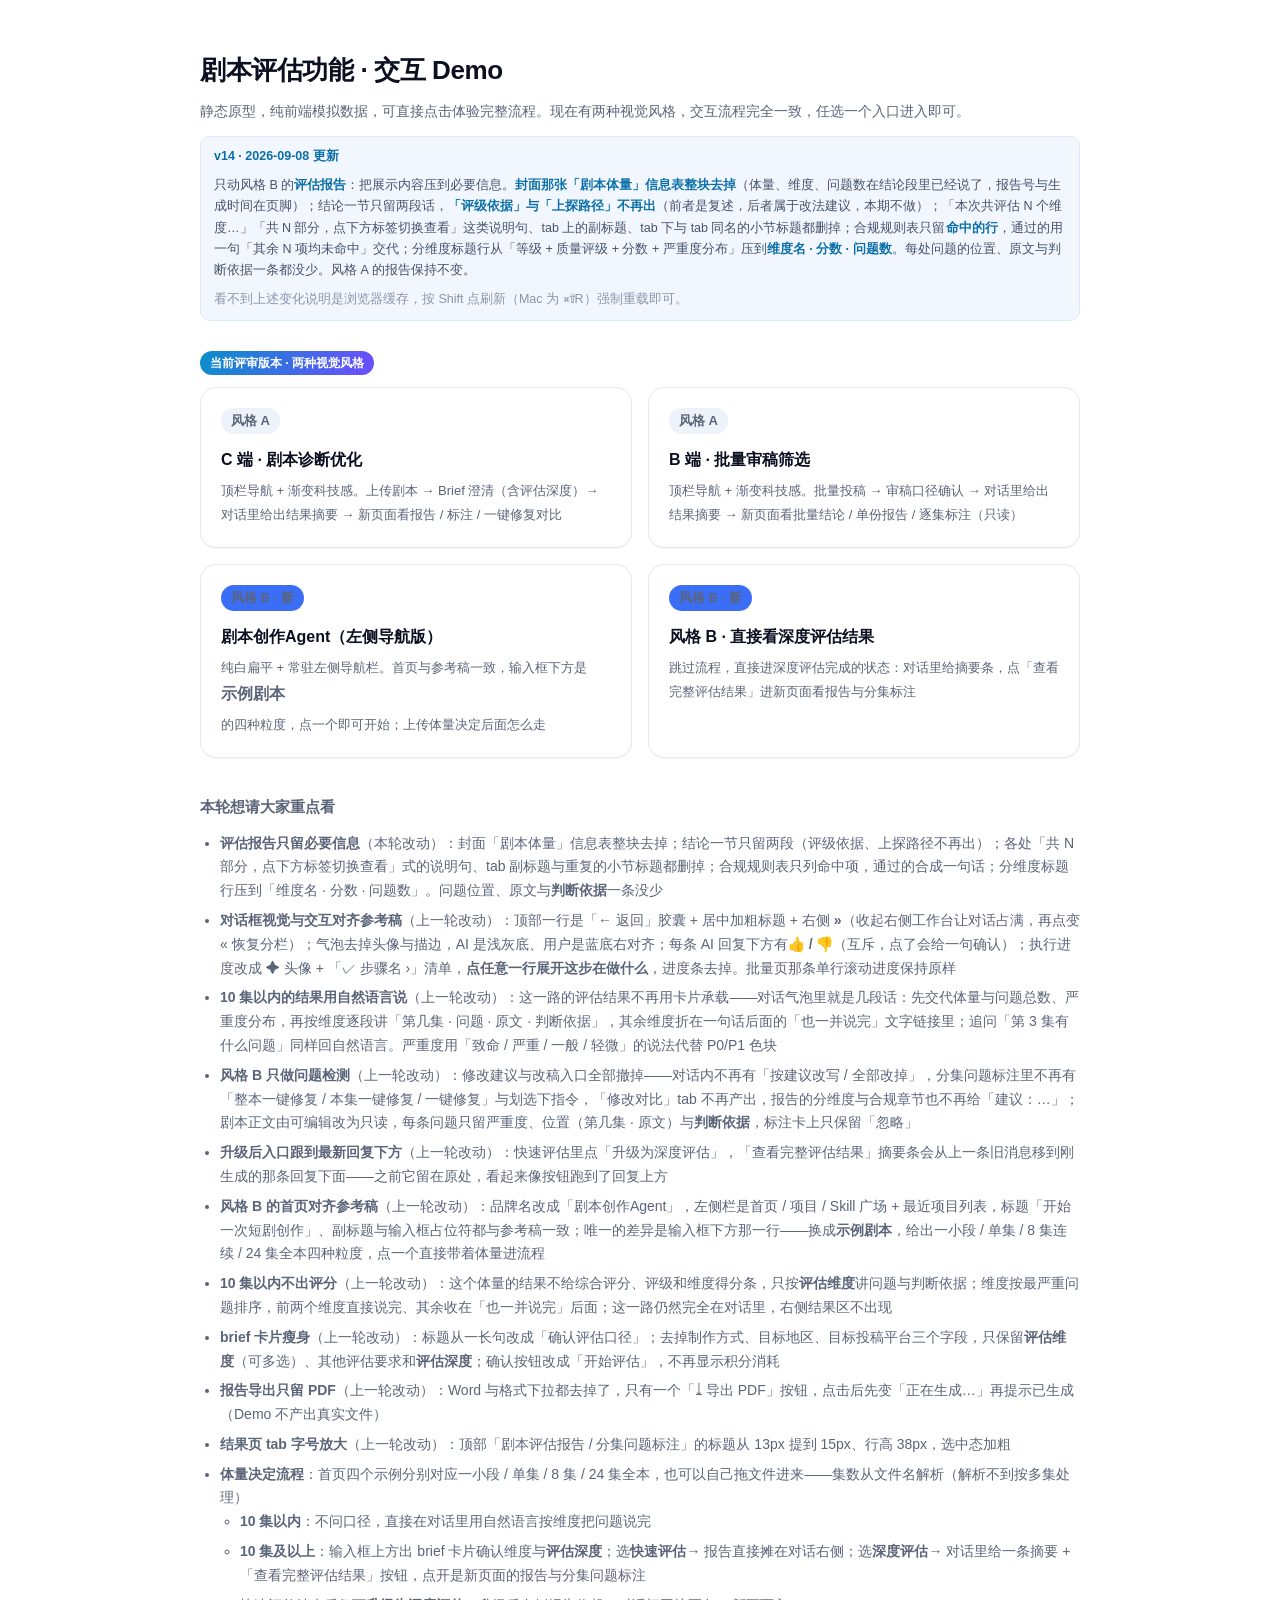
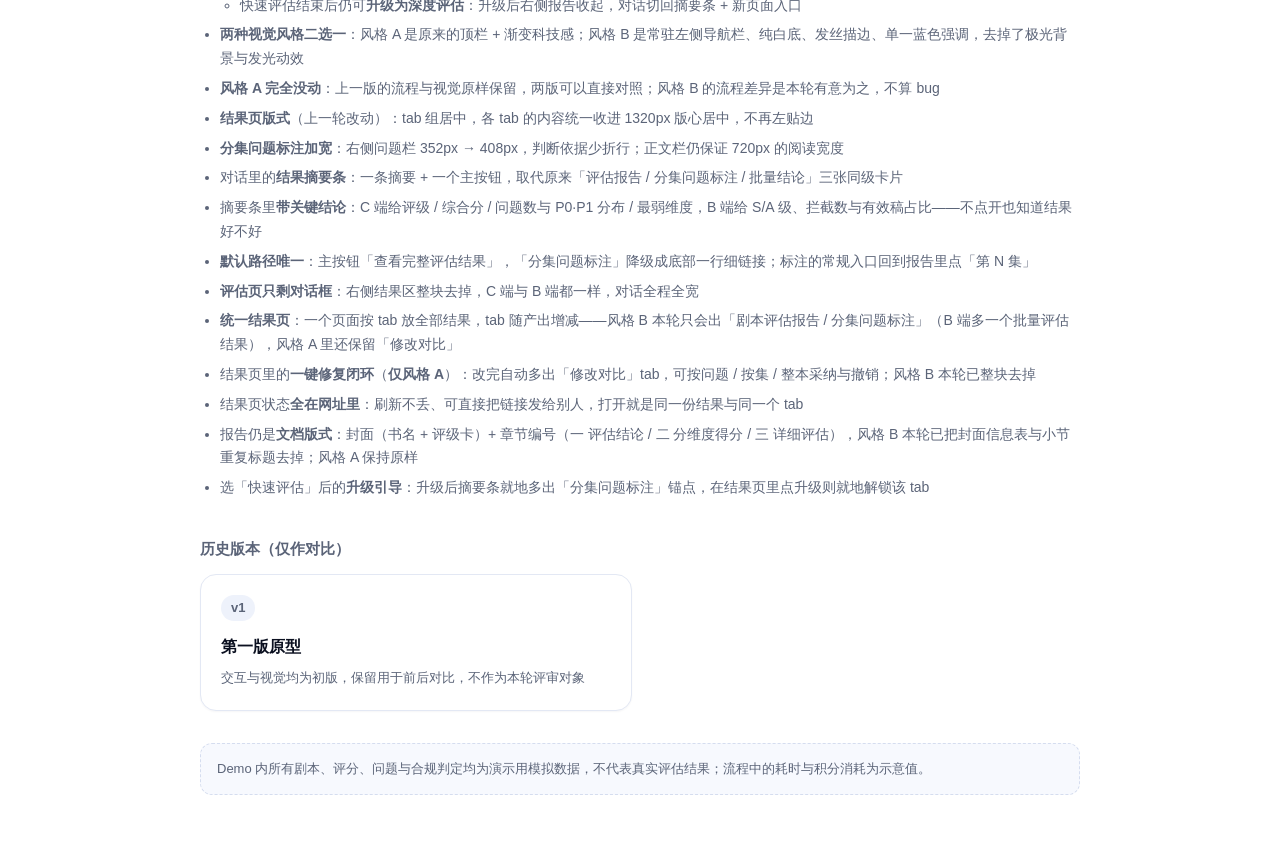
==== commit 6ce46fbd: "v14: 风格 B 评估报告瘦身，只留必要信息 - 封面去掉「剧本体量」信息表与重复的 kicker - 结论只留两段：评级依据（复述）与上探路径（改法建议）不再出 - 去掉「共 N 部分…」说明句、" ====
--- a/index.html
+++ b/index.html
@@ -43,8 +43,8 @@
   <h1>剧本评估功能 · 交互 Demo</h1>
   <p class="sub">静态原型，纯前端模拟数据，可直接点击体验完整流程。现在有两种视觉风格，交互流程完全一致，任选一个入口进入即可。</p>
 
-  <p class="ver"><b>v13 · 2026-09-08 更新</b>
-    <span>只动风格 B 的<b>对话框视觉与交互</b>，按参考稿对齐：顶部一行改成「← 返回」胶囊 + 居中加粗标题 + 右侧 <b>»</b>（点一下收起右侧工作台让对话占满，再点恢复分栏）；对话气泡去掉头像与描边——AI 回复是浅灰底、用户消息是蓝底右对齐，字号行距都调大；每条 AI 回复下方多了<b>👍 / 👎</b>；执行进度不再用气泡承载，改成一个 ✦ 头像 + 一列「✓ 步骤名 ›」的清单，<b>点任意一行可展开看这步在做什么</b>，进度条去掉。流程、文案与评估结果都没动，风格 A 保持不变。</span>
+  <p class="ver"><b>v14 · 2026-09-08 更新</b>
+    <span>只动风格 B 的<b>评估报告</b>：把展示内容压到必要信息。<b>封面那张「剧本体量」信息表整块去掉</b>（体量、维度、问题数在结论段里已经说了，报告号与生成时间在页脚）；结论一节只留两段话，<b>「评级依据」与「上探路径」不再出</b>（前者是复述，后者属于改法建议，本期不做）；「本次共评估 N 个维度…」「共 N 部分，点下方标签切换查看」这类说明句、tab 上的副标题、tab 下与 tab 同名的小节标题都删掉；合规规则表只留<b>命中的行</b>，通过的用一句「其余 N 项均未命中」交代；分维度标题行从「等级 + 质量评级 + 分数 + 严重度分布」压到<b>维度名 · 分数 · 问题数</b>。每处问题的位置、原文与判断依据一条都没少。风格 A 的报告保持不变。</span>
     <i>看不到上述变化说明是浏览器缓存，按 Shift 点刷新（Mac 为 ⌘⇧R）强制重载即可。</i></p>
 
   <span class="tag">当前评审版本 · 两种视觉风格</span>
@@ -73,7 +73,8 @@
 
   <h2>本轮想请大家重点看</h2>
   <ul>
-    <li><b>对话框视觉与交互对齐参考稿</b>（本轮改动）：顶部一行是「← 返回」胶囊 + 居中加粗标题 + 右侧 <b>»</b>（收起右侧工作台让对话占满，再点变 « 恢复分栏）；气泡去掉头像与描边，AI 是浅灰底、用户是蓝底右对齐；每条 AI 回复下方有<b>👍 / 👎</b>（互斥，点了会给一句确认）；执行进度改成 ✦ 头像 + 「✓ 步骤名 ›」清单，<b>点任意一行展开这步在做什么</b>，进度条去掉。批量页那条单行滚动进度保持原样</li>
+    <li><b>评估报告只留必要信息</b>（本轮改动）：封面「剧本体量」信息表整块去掉；结论一节只留两段（评级依据、上探路径不再出）；各处「共 N 部分，点下方标签切换查看」式的说明句、tab 副标题与重复的小节标题都删掉；合规规则表只列命中项，通过的合成一句话；分维度标题行压到「维度名 · 分数 · 问题数」。问题位置、原文与<b>判断依据</b>一条没少</li>
+    <li><b>对话框视觉与交互对齐参考稿</b>（上一轮改动）：顶部一行是「← 返回」胶囊 + 居中加粗标题 + 右侧 <b>»</b>（收起右侧工作台让对话占满，再点变 « 恢复分栏）；气泡去掉头像与描边，AI 是浅灰底、用户是蓝底右对齐；每条 AI 回复下方有<b>👍 / 👎</b>（互斥，点了会给一句确认）；执行进度改成 ✦ 头像 + 「✓ 步骤名 ›」清单，<b>点任意一行展开这步在做什么</b>，进度条去掉。批量页那条单行滚动进度保持原样</li>
     <li><b>10 集以内的结果用自然语言说</b>（上一轮改动）：这一路的评估结果不再用卡片承载——对话气泡里就是几段话：先交代体量与问题总数、严重度分布，再按维度逐段讲「第几集 · 问题 · 原文 · 判断依据」，其余维度折在一句话后面的「也一并说完」文字链接里；追问「第 3 集有什么问题」同样回自然语言。严重度用「致命 / 严重 / 一般 / 轻微」的说法代替 P0/P1 色块</li>
     <li><b>风格 B 只做问题检测</b>（上一轮改动）：修改建议与改稿入口全部撤掉——对话内不再有「按建议改写 / 全部改掉」，分集问题标注里不再有「整本一键修复 / 本集一键修复 / 一键修复」与划选下指令，「修改对比」tab 不再产出，报告的分维度与合规章节也不再给「建议：…」；剧本正文由可编辑改为只读，每条问题只留严重度、位置（第几集 · 原文）与<b>判断依据</b>，标注卡上只保留「忽略」</li>
     <li><b>升级后入口跟到最新回复下方</b>（上一轮改动）：快速评估里点「升级为深度评估」，「查看完整评估结果」摘要条会从上一条旧消息移到刚生成的那条回复下面——之前它留在原处，看起来像按钮跑到了回复上方</li>
@@ -100,7 +101,7 @@
     <li><b>统一结果页</b>：一个页面按 tab 放全部结果，tab 随产出增减——风格 B 本轮只会出「剧本评估报告 / 分集问题标注」（B 端多一个批量评估结果），风格 A 里还保留「修改对比」</li>
     <li>结果页里的<b>一键修复闭环</b>（<b>仅风格 A</b>）：改完自动多出「修改对比」tab，可按问题 / 按集 / 整本采纳与撤销；风格 B 本轮已整块去掉</li>
     <li>结果页状态<b>全在网址里</b>：刷新不丢、可直接把链接发给别人，打开就是同一份结果与同一个 tab</li>
-    <li>报告仍是<b>文档版式</b>：封面信息表 + 章节编号（一 结论 / 二 得分 / 三 详细评估），三个 tab 作为 3.1 / 3.2 / 3.3 小节</li>
+    <li>报告仍是<b>文档版式</b>：封面（书名 + 评级卡）+ 章节编号（一 评估结论 / 二 分维度得分 / 三 详细评估），风格 B 本轮已把封面信息表与小节重复标题去掉；风格 A 保持原样</li>
     <li>选「快速评估」后的<b>升级引导</b>：升级后摘要条就地多出「分集问题标注」锚点，在结果页里点升级则就地解锁该 tab</li>
   </ul>
 
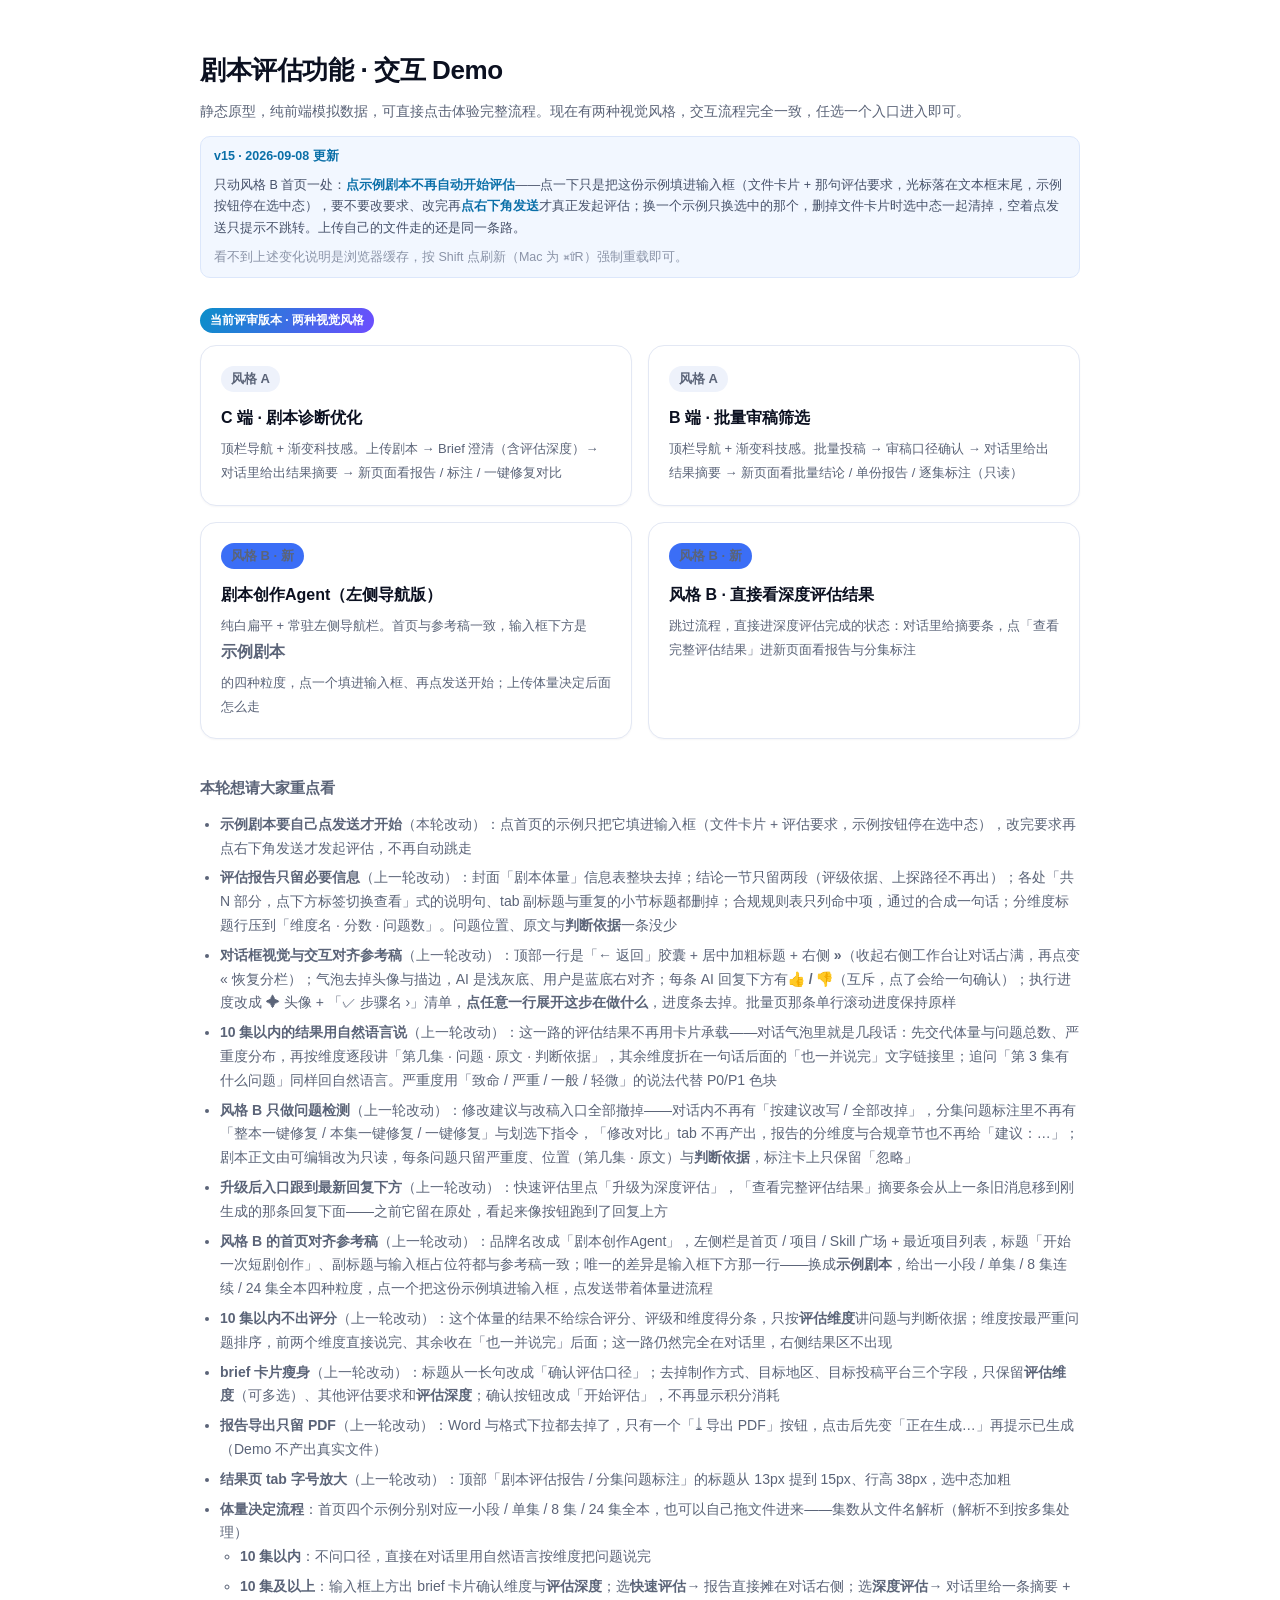
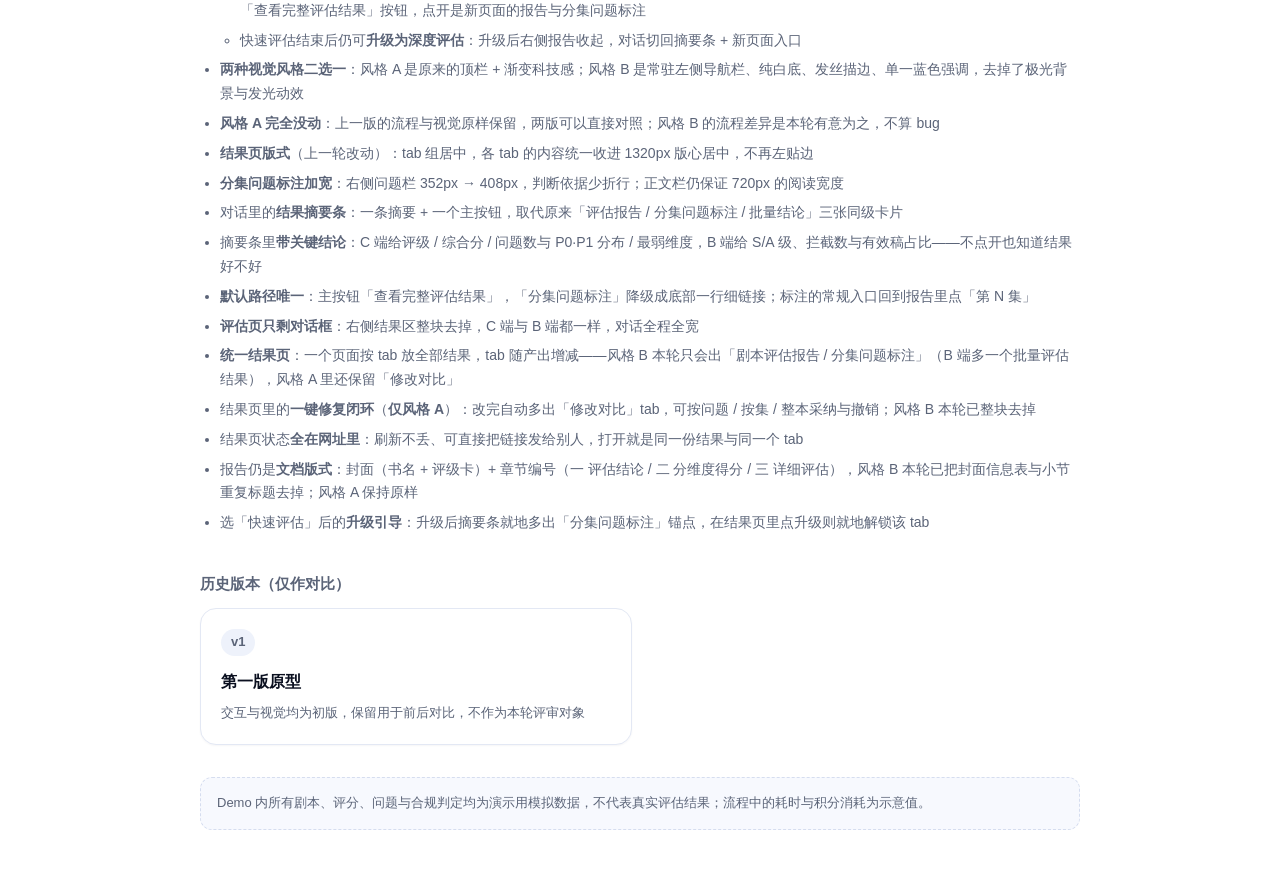
==== commit 53522cba: "v15: 风格 B 首页示例剧本改为点发送才开始评估 - 点示例只把文件与评估要求填进输入框，光标落到文本框末尾 - 示例按钮停在选中态，换示例只换选中项，删文件卡片时一并清掉 - 评估统一由右下角发" ====
--- a/index.html
+++ b/index.html
@@ -43,8 +43,8 @@
   <h1>剧本评估功能 · 交互 Demo</h1>
   <p class="sub">静态原型，纯前端模拟数据，可直接点击体验完整流程。现在有两种视觉风格，交互流程完全一致，任选一个入口进入即可。</p>
 
-  <p class="ver"><b>v14 · 2026-09-08 更新</b>
-    <span>只动风格 B 的<b>评估报告</b>：把展示内容压到必要信息。<b>封面那张「剧本体量」信息表整块去掉</b>（体量、维度、问题数在结论段里已经说了，报告号与生成时间在页脚）；结论一节只留两段话，<b>「评级依据」与「上探路径」不再出</b>（前者是复述，后者属于改法建议，本期不做）；「本次共评估 N 个维度…」「共 N 部分，点下方标签切换查看」这类说明句、tab 上的副标题、tab 下与 tab 同名的小节标题都删掉；合规规则表只留<b>命中的行</b>，通过的用一句「其余 N 项均未命中」交代；分维度标题行从「等级 + 质量评级 + 分数 + 严重度分布」压到<b>维度名 · 分数 · 问题数</b>。每处问题的位置、原文与判断依据一条都没少。风格 A 的报告保持不变。</span>
+  <p class="ver"><b>v15 · 2026-09-08 更新</b>
+    <span>只动风格 B 首页一处：<b>点示例剧本不再自动开始评估</b>——点一下只是把这份示例填进输入框（文件卡片 + 那句评估要求，光标落在文本框末尾，示例按钮停在选中态），要不要改要求、改完再<b>点右下角发送</b>才真正发起评估；换一个示例只换选中的那个，删掉文件卡片时选中态一起清掉，空着点发送只提示不跳转。上传自己的文件走的还是同一条路。</span>
     <i>看不到上述变化说明是浏览器缓存，按 Shift 点刷新（Mac 为 ⌘⇧R）强制重载即可。</i></p>
 
   <span class="tag">当前评审版本 · 两种视觉风格</span>
@@ -62,7 +62,7 @@
     <a class="card" href="flat/index.html">
       <span class="tag b">风格 B · 新</span>
       <b>剧本创作Agent（左侧导航版）</b>
-      <span>纯白扁平 + 常驻左侧导航栏。首页与参考稿一致，输入框下方是<b>示例剧本</b>的四种粒度，点一个即可开始；上传体量决定后面怎么走</span>
+      <span>纯白扁平 + 常驻左侧导航栏。首页与参考稿一致，输入框下方是<b>示例剧本</b>的四种粒度，点一个填进输入框、再点发送开始；上传体量决定后面怎么走</span>
     </a>
     <a class="card" href="flat/diagnose.html?stage=result">
       <span class="tag b">风格 B · 新</span>
@@ -73,12 +73,13 @@
 
   <h2>本轮想请大家重点看</h2>
   <ul>
-    <li><b>评估报告只留必要信息</b>（本轮改动）：封面「剧本体量」信息表整块去掉；结论一节只留两段（评级依据、上探路径不再出）；各处「共 N 部分，点下方标签切换查看」式的说明句、tab 副标题与重复的小节标题都删掉；合规规则表只列命中项，通过的合成一句话；分维度标题行压到「维度名 · 分数 · 问题数」。问题位置、原文与<b>判断依据</b>一条没少</li>
+    <li><b>示例剧本要自己点发送才开始</b>（本轮改动）：点首页的示例只把它填进输入框（文件卡片 + 评估要求，示例按钮停在选中态），改完要求再点右下角发送才发起评估，不再自动跳走</li>
+    <li><b>评估报告只留必要信息</b>（上一轮改动）：封面「剧本体量」信息表整块去掉；结论一节只留两段（评级依据、上探路径不再出）；各处「共 N 部分，点下方标签切换查看」式的说明句、tab 副标题与重复的小节标题都删掉；合规规则表只列命中项，通过的合成一句话；分维度标题行压到「维度名 · 分数 · 问题数」。问题位置、原文与<b>判断依据</b>一条没少</li>
     <li><b>对话框视觉与交互对齐参考稿</b>（上一轮改动）：顶部一行是「← 返回」胶囊 + 居中加粗标题 + 右侧 <b>»</b>（收起右侧工作台让对话占满，再点变 « 恢复分栏）；气泡去掉头像与描边，AI 是浅灰底、用户是蓝底右对齐；每条 AI 回复下方有<b>👍 / 👎</b>（互斥，点了会给一句确认）；执行进度改成 ✦ 头像 + 「✓ 步骤名 ›」清单，<b>点任意一行展开这步在做什么</b>，进度条去掉。批量页那条单行滚动进度保持原样</li>
     <li><b>10 集以内的结果用自然语言说</b>（上一轮改动）：这一路的评估结果不再用卡片承载——对话气泡里就是几段话：先交代体量与问题总数、严重度分布，再按维度逐段讲「第几集 · 问题 · 原文 · 判断依据」，其余维度折在一句话后面的「也一并说完」文字链接里；追问「第 3 集有什么问题」同样回自然语言。严重度用「致命 / 严重 / 一般 / 轻微」的说法代替 P0/P1 色块</li>
     <li><b>风格 B 只做问题检测</b>（上一轮改动）：修改建议与改稿入口全部撤掉——对话内不再有「按建议改写 / 全部改掉」，分集问题标注里不再有「整本一键修复 / 本集一键修复 / 一键修复」与划选下指令，「修改对比」tab 不再产出，报告的分维度与合规章节也不再给「建议：…」；剧本正文由可编辑改为只读，每条问题只留严重度、位置（第几集 · 原文）与<b>判断依据</b>，标注卡上只保留「忽略」</li>
     <li><b>升级后入口跟到最新回复下方</b>（上一轮改动）：快速评估里点「升级为深度评估」，「查看完整评估结果」摘要条会从上一条旧消息移到刚生成的那条回复下面——之前它留在原处，看起来像按钮跑到了回复上方</li>
-    <li><b>风格 B 的首页对齐参考稿</b>（上一轮改动）：品牌名改成「剧本创作Agent」，左侧栏是首页 / 项目 / Skill 广场 + 最近项目列表，标题「开始一次短剧创作」、副标题与输入框占位符都与参考稿一致；唯一的差异是输入框下方那一行——换成<b>示例剧本</b>，给出一小段 / 单集 / 8 集连续 / 24 集全本四种粒度，点一个直接带着体量进流程</li>
+    <li><b>风格 B 的首页对齐参考稿</b>（上一轮改动）：品牌名改成「剧本创作Agent」，左侧栏是首页 / 项目 / Skill 广场 + 最近项目列表，标题「开始一次短剧创作」、副标题与输入框占位符都与参考稿一致；唯一的差异是输入框下方那一行——换成<b>示例剧本</b>，给出一小段 / 单集 / 8 集连续 / 24 集全本四种粒度，点一个把这份示例填进输入框，点发送带着体量进流程</li>
     <li><b>10 集以内不出评分</b>（上一轮改动）：这个体量的结果不给综合评分、评级和维度得分条，只按<b>评估维度</b>讲问题与判断依据；维度按最严重问题排序，前两个维度直接说完、其余收在「也一并说完」后面；这一路仍然完全在对话里，右侧结果区不出现</li>
     <li><b>brief 卡片瘦身</b>（上一轮改动）：标题从一长句改成「确认评估口径」；去掉制作方式、目标地区、目标投稿平台三个字段，只保留<b>评估维度</b>（可多选）、其他评估要求和<b>评估深度</b>；确认按钮改成「开始评估」，不再显示积分消耗</li>
     <li><b>报告导出只留 PDF</b>（上一轮改动）：Word 与格式下拉都去掉了，只有一个「⤓ 导出 PDF」按钮，点击后先变「正在生成…」再提示已生成（Demo 不产出真实文件）</li>
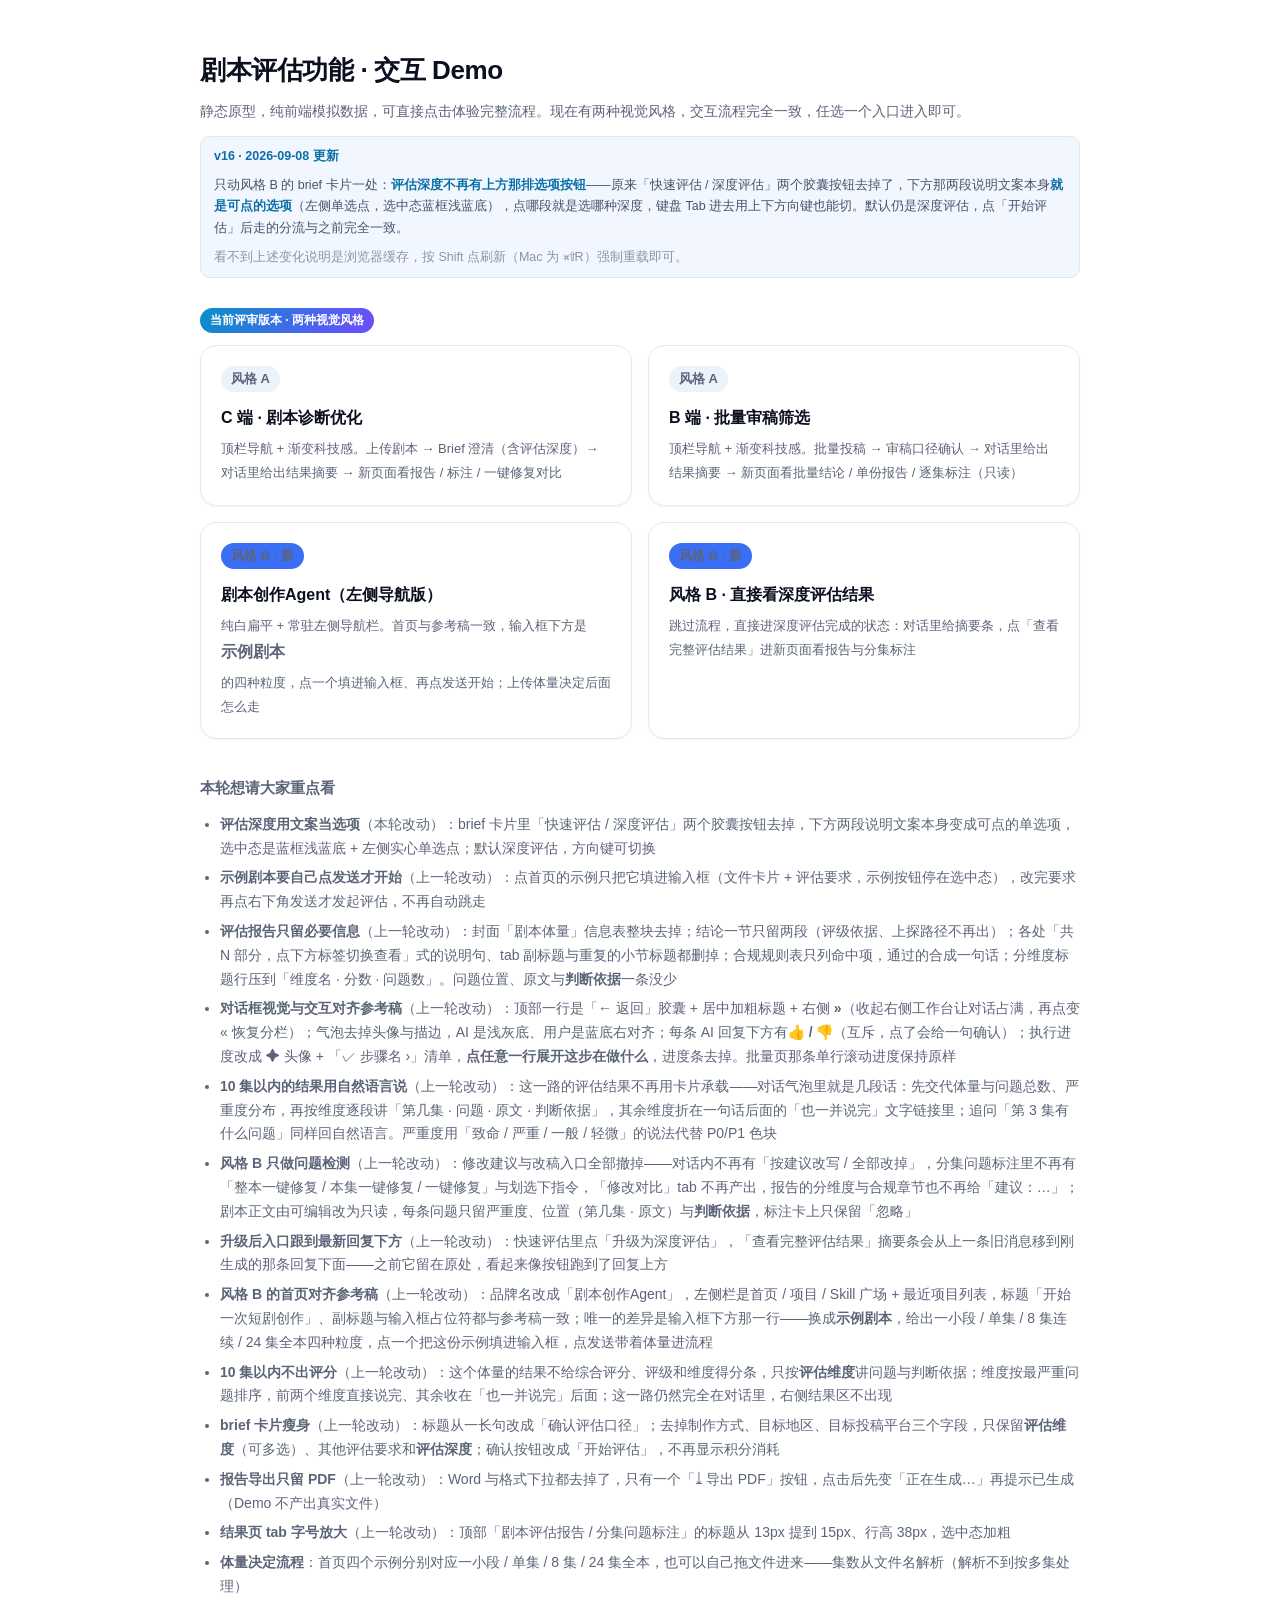
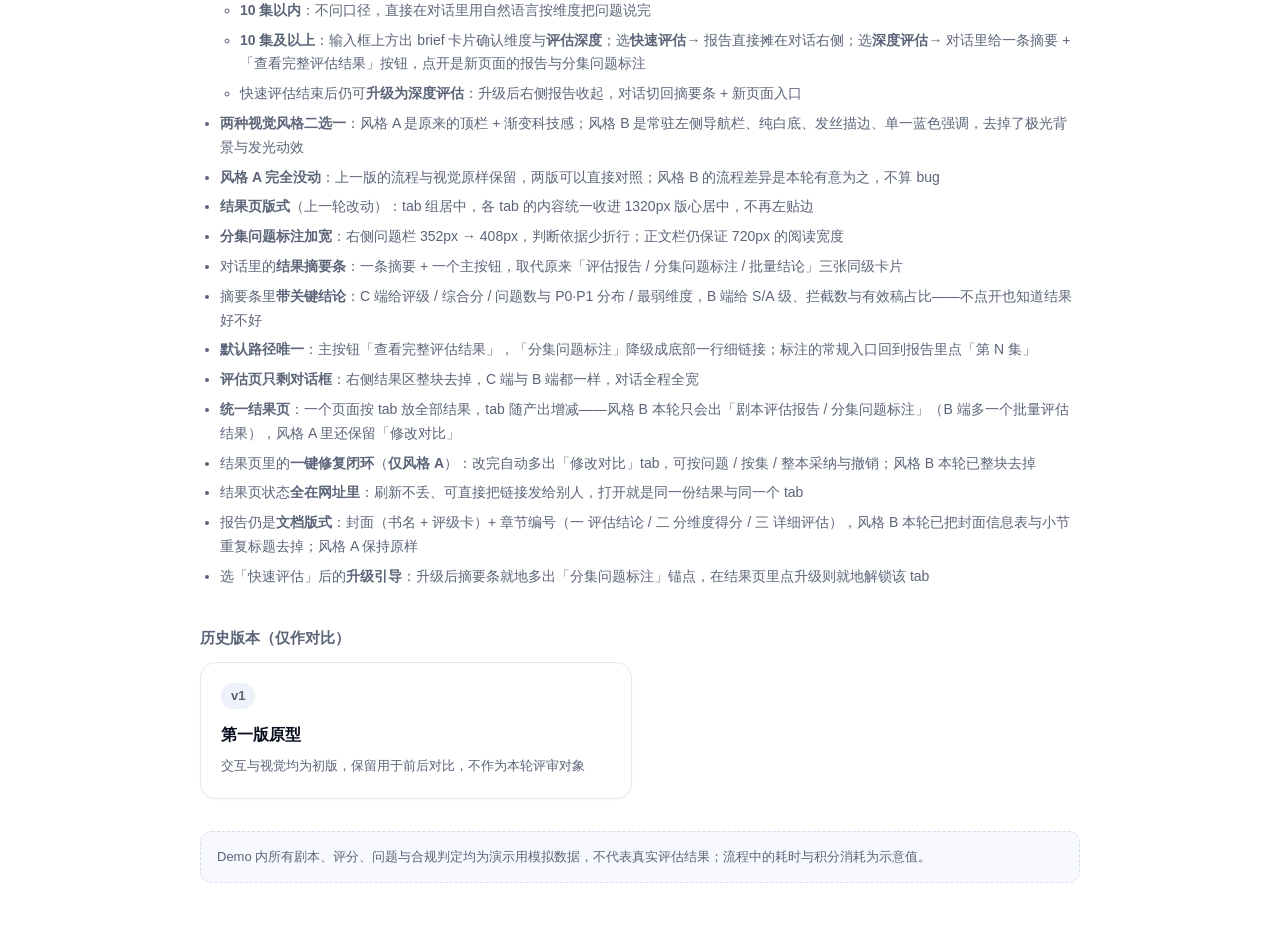
==== commit c0865ff5: "v16: 风格 B brief 卡片的评估深度改用说明文案作为选项 去掉「快速评估 / 深度评估」胶囊按钮组（搬进隐藏槽位保留取值）， 两段说明文案变成 role=radio 的可点选项，支持方向键与" ====
--- a/index.html
+++ b/index.html
@@ -43,8 +43,8 @@
   <h1>剧本评估功能 · 交互 Demo</h1>
   <p class="sub">静态原型，纯前端模拟数据，可直接点击体验完整流程。现在有两种视觉风格，交互流程完全一致，任选一个入口进入即可。</p>
 
-  <p class="ver"><b>v15 · 2026-09-08 更新</b>
-    <span>只动风格 B 首页一处：<b>点示例剧本不再自动开始评估</b>——点一下只是把这份示例填进输入框（文件卡片 + 那句评估要求，光标落在文本框末尾，示例按钮停在选中态），要不要改要求、改完再<b>点右下角发送</b>才真正发起评估；换一个示例只换选中的那个，删掉文件卡片时选中态一起清掉，空着点发送只提示不跳转。上传自己的文件走的还是同一条路。</span>
+  <p class="ver"><b>v16 · 2026-09-08 更新</b>
+    <span>只动风格 B 的 brief 卡片一处：<b>评估深度不再有上方那排选项按钮</b>——原来「快速评估 / 深度评估」两个胶囊按钮去掉了，下方那两段说明文案本身<b>就是可点的选项</b>（左侧单选点，选中态蓝框浅蓝底），点哪段就是选哪种深度，键盘 Tab 进去用上下方向键也能切。默认仍是深度评估，点「开始评估」后走的分流与之前完全一致。</span>
     <i>看不到上述变化说明是浏览器缓存，按 Shift 点刷新（Mac 为 ⌘⇧R）强制重载即可。</i></p>
 
   <span class="tag">当前评审版本 · 两种视觉风格</span>
@@ -73,7 +73,8 @@
 
   <h2>本轮想请大家重点看</h2>
   <ul>
-    <li><b>示例剧本要自己点发送才开始</b>（本轮改动）：点首页的示例只把它填进输入框（文件卡片 + 评估要求，示例按钮停在选中态），改完要求再点右下角发送才发起评估，不再自动跳走</li>
+    <li><b>评估深度用文案当选项</b>（本轮改动）：brief 卡片里「快速评估 / 深度评估」两个胶囊按钮去掉，下方两段说明文案本身变成可点的单选项，选中态是蓝框浅蓝底 + 左侧实心单选点；默认深度评估，方向键可切换</li>
+    <li><b>示例剧本要自己点发送才开始</b>（上一轮改动）：点首页的示例只把它填进输入框（文件卡片 + 评估要求，示例按钮停在选中态），改完要求再点右下角发送才发起评估，不再自动跳走</li>
     <li><b>评估报告只留必要信息</b>（上一轮改动）：封面「剧本体量」信息表整块去掉；结论一节只留两段（评级依据、上探路径不再出）；各处「共 N 部分，点下方标签切换查看」式的说明句、tab 副标题与重复的小节标题都删掉；合规规则表只列命中项，通过的合成一句话；分维度标题行压到「维度名 · 分数 · 问题数」。问题位置、原文与<b>判断依据</b>一条没少</li>
     <li><b>对话框视觉与交互对齐参考稿</b>（上一轮改动）：顶部一行是「← 返回」胶囊 + 居中加粗标题 + 右侧 <b>»</b>（收起右侧工作台让对话占满，再点变 « 恢复分栏）；气泡去掉头像与描边，AI 是浅灰底、用户是蓝底右对齐；每条 AI 回复下方有<b>👍 / 👎</b>（互斥，点了会给一句确认）；执行进度改成 ✦ 头像 + 「✓ 步骤名 ›」清单，<b>点任意一行展开这步在做什么</b>，进度条去掉。批量页那条单行滚动进度保持原样</li>
     <li><b>10 集以内的结果用自然语言说</b>（上一轮改动）：这一路的评估结果不再用卡片承载——对话气泡里就是几段话：先交代体量与问题总数、严重度分布，再按维度逐段讲「第几集 · 问题 · 原文 · 判断依据」，其余维度折在一句话后面的「也一并说完」文字链接里；追问「第 3 集有什么问题」同样回自然语言。严重度用「致命 / 严重 / 一般 / 轻微」的说法代替 P0/P1 色块</li>
